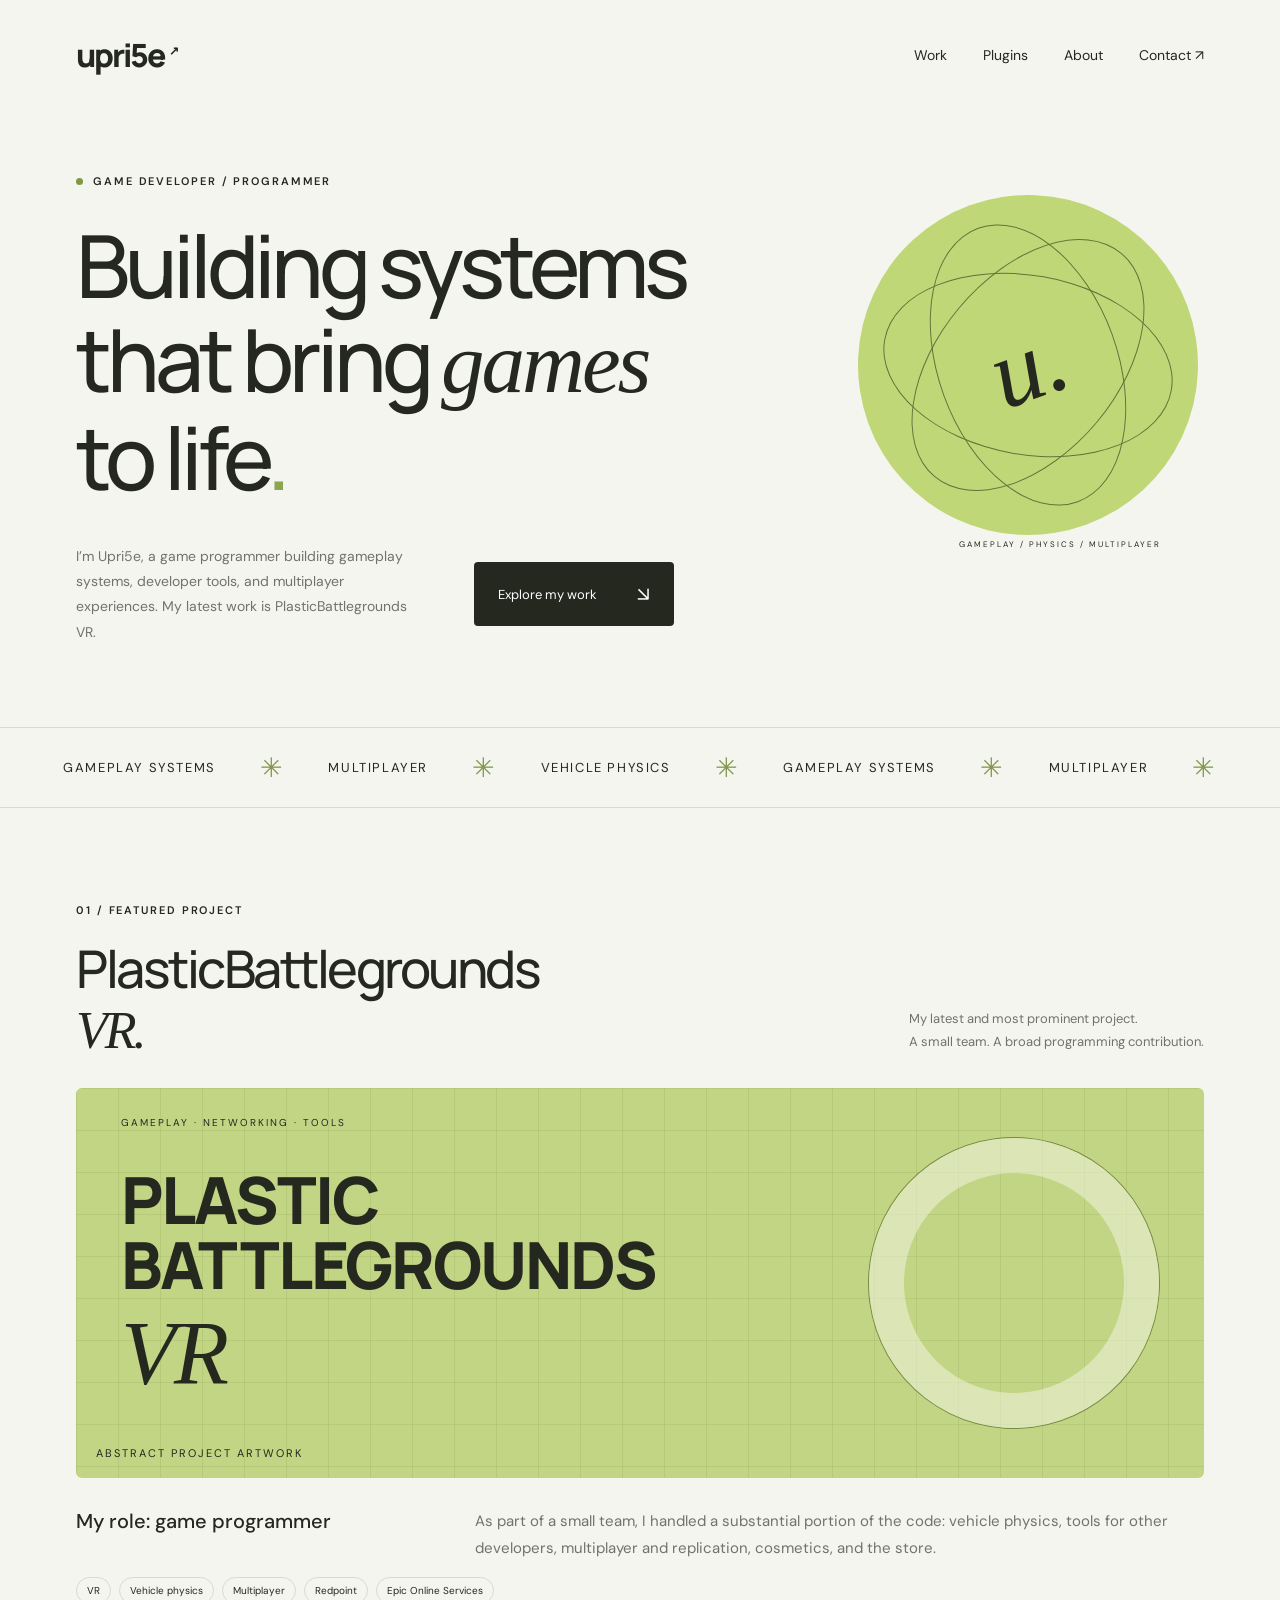
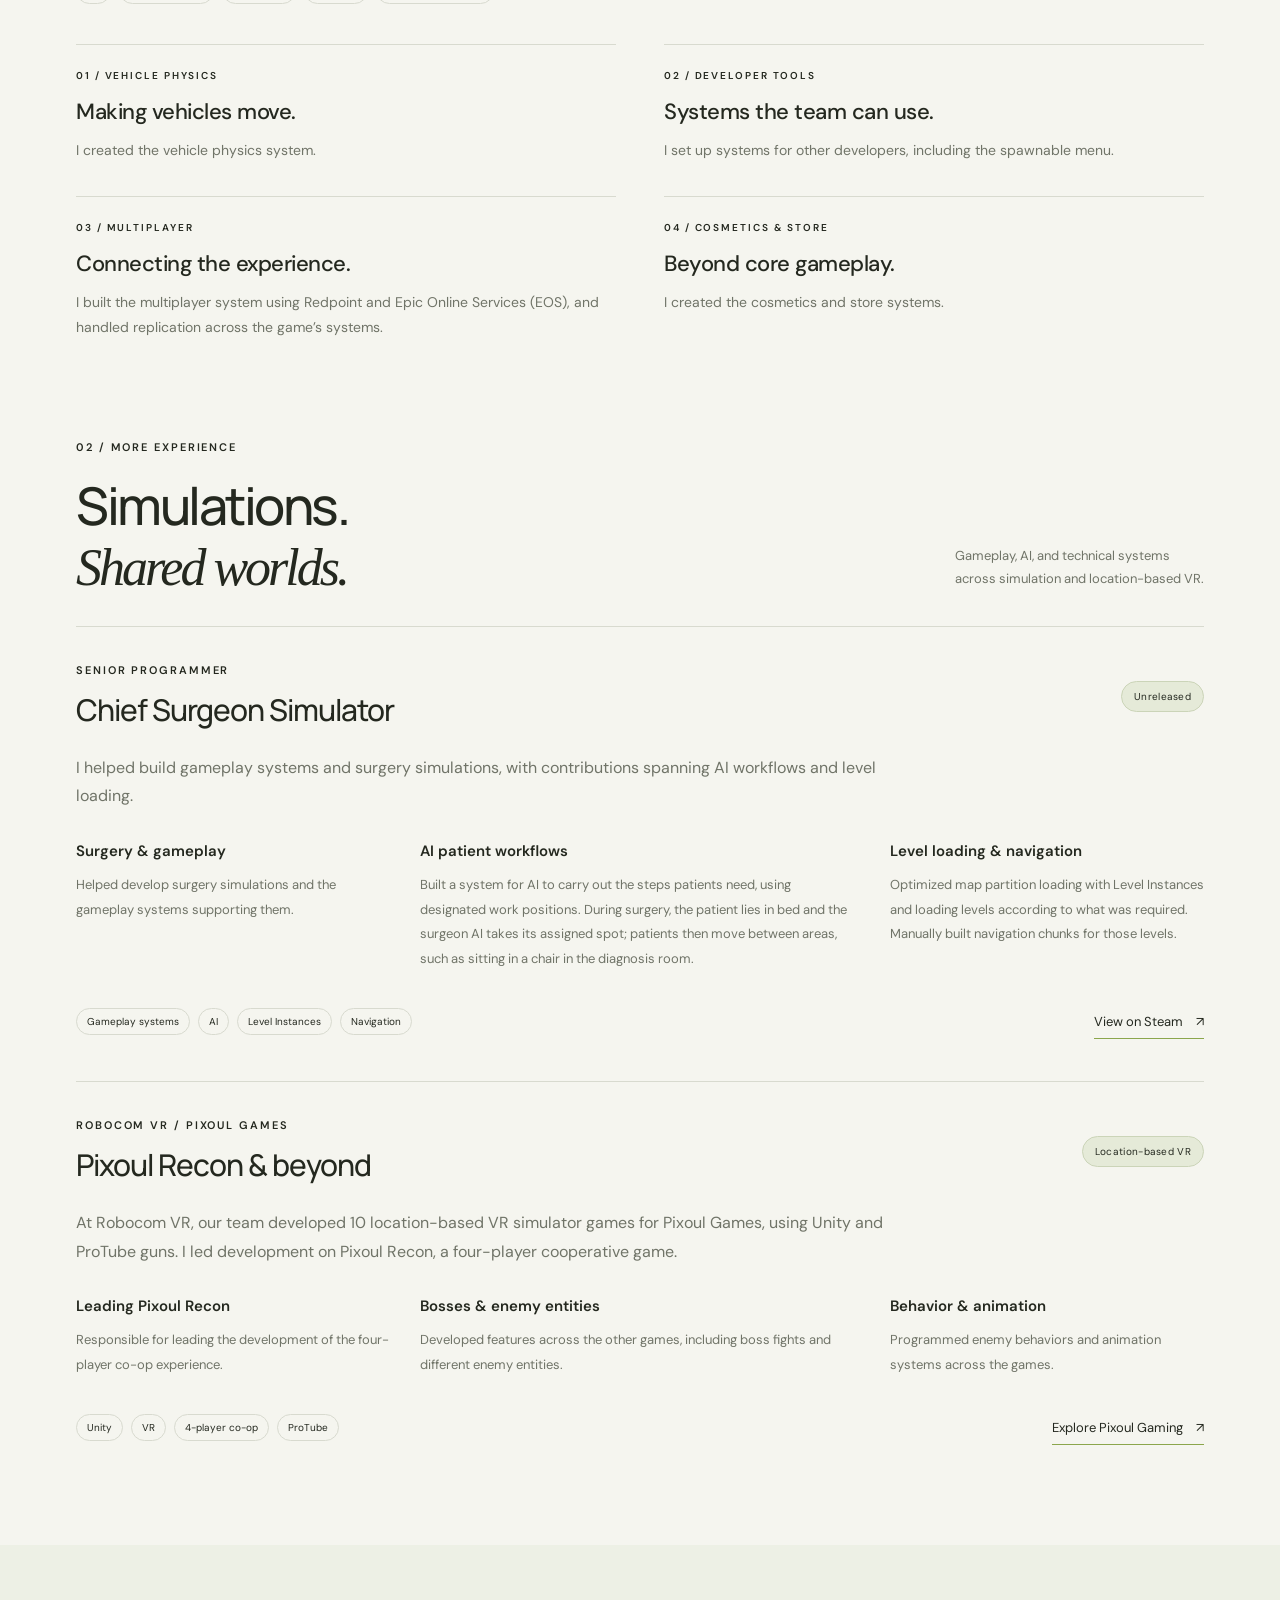
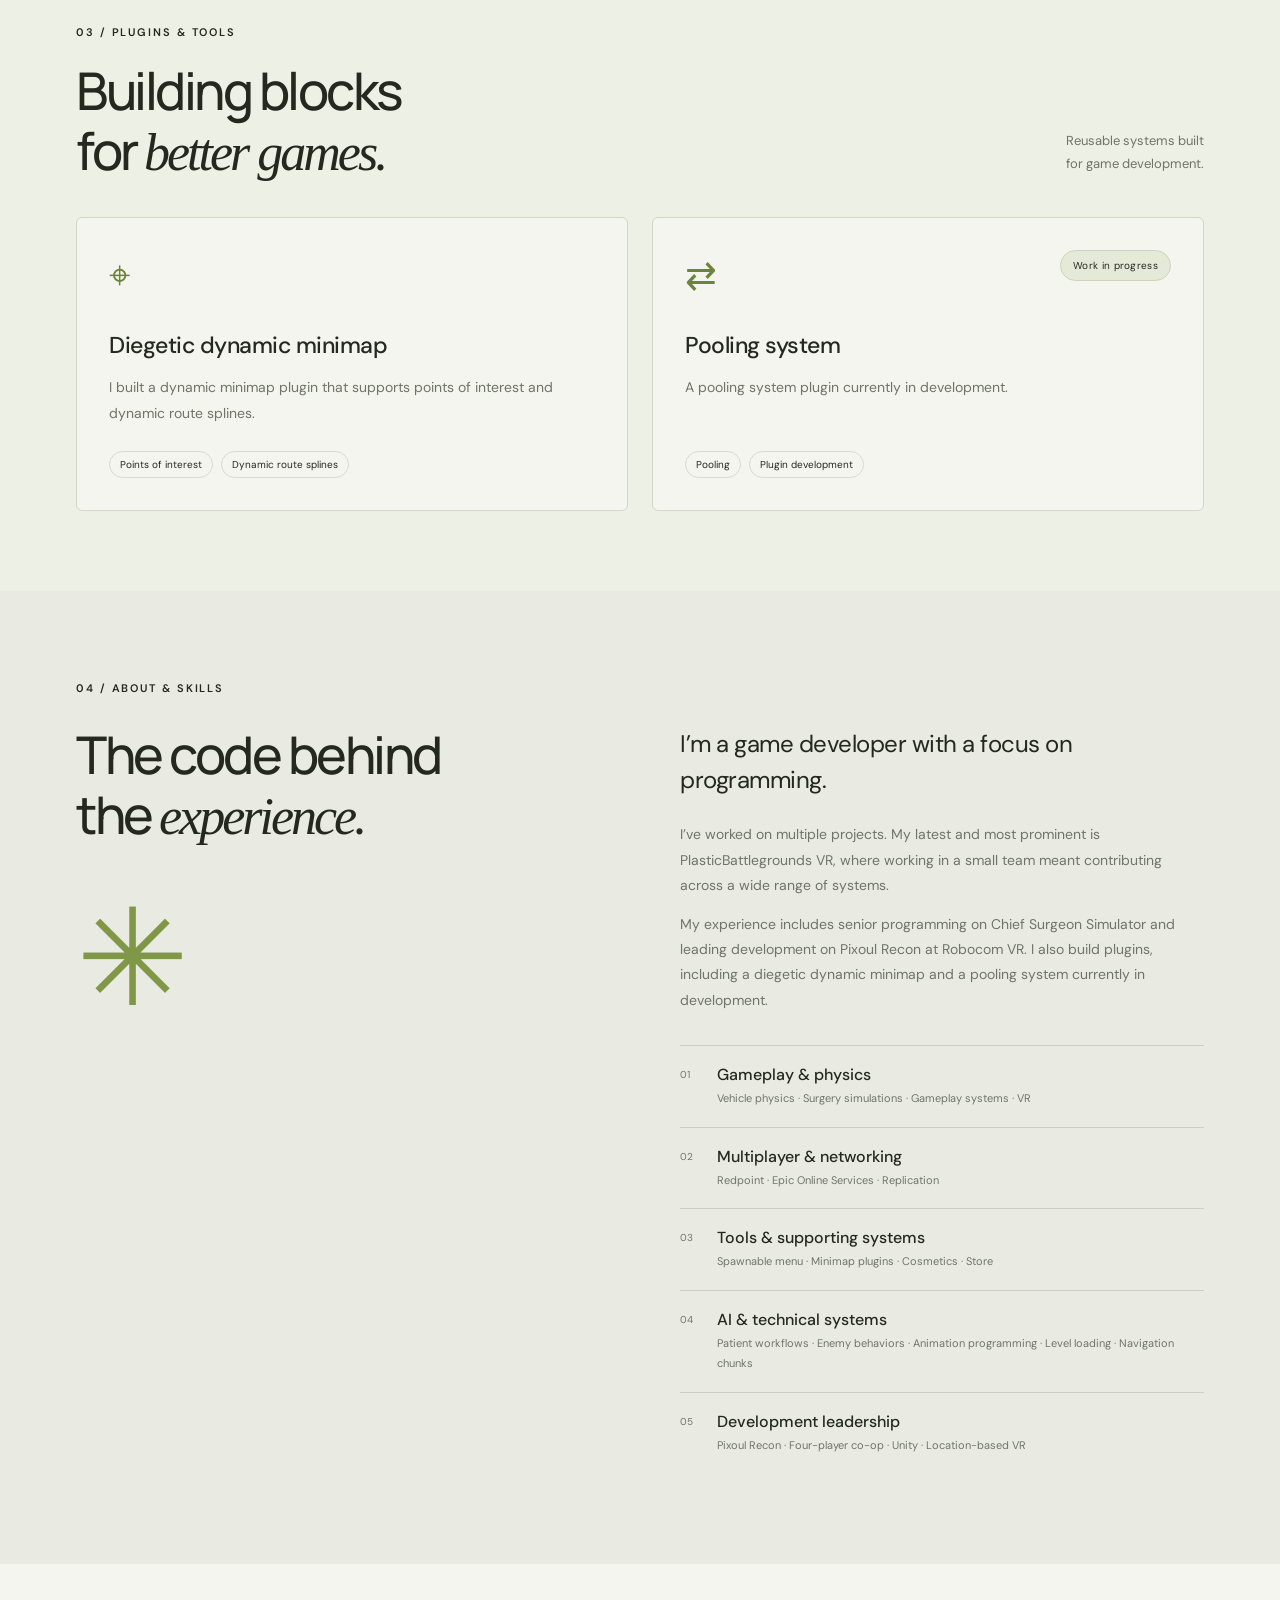
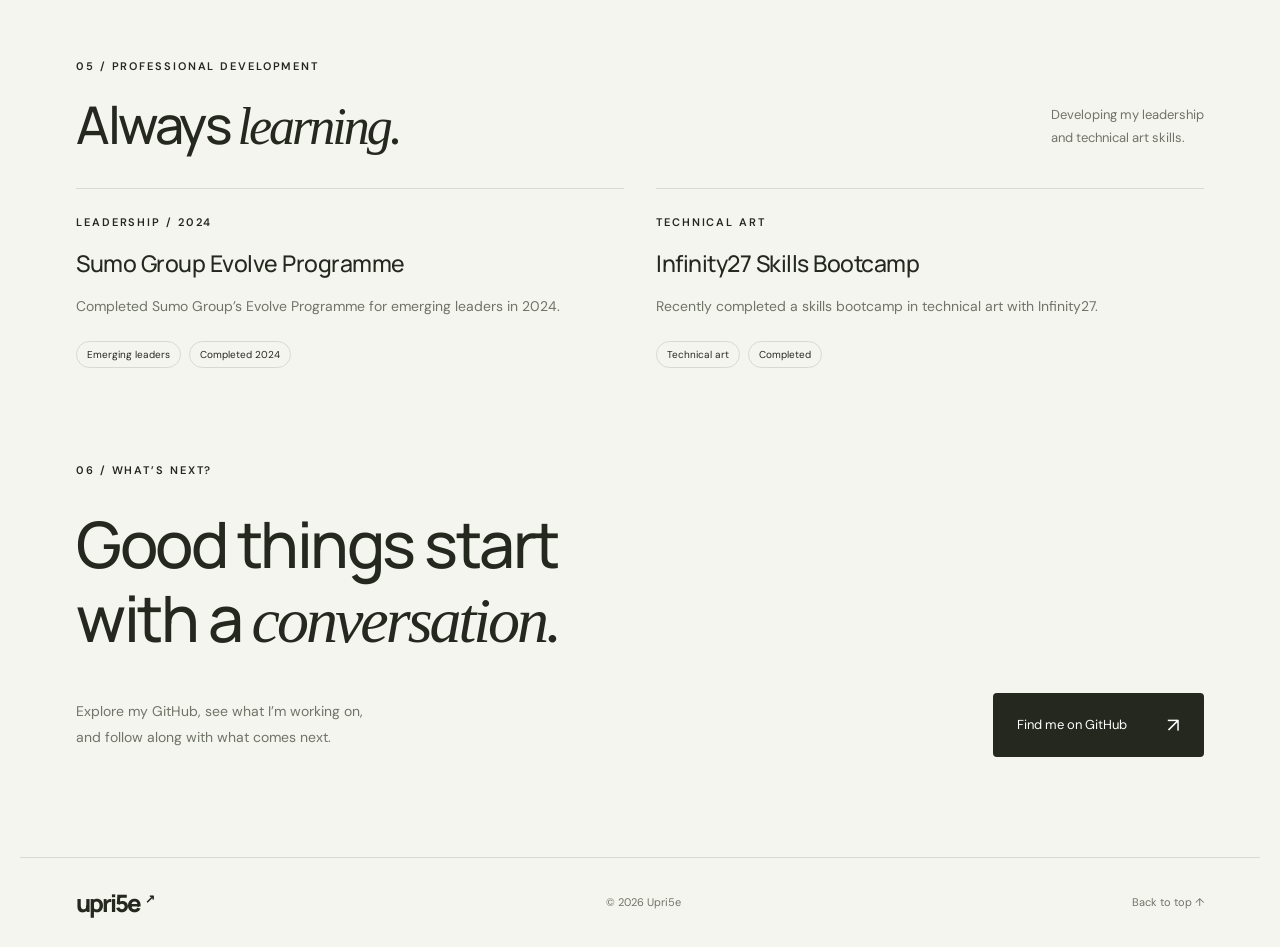
==== index.html @ 509cce63 "Create game programmer portfolio with projects and experience" ====
<!doctype html>
<html lang="en">
<head>
  <meta charset="utf-8">
  <meta name="viewport" content="width=device-width, initial-scale=1">
  <meta name="description" content="Upri5e — game programmer working on VR, multiplayer, AI, simulation, and plugins. PlasticBattlegrounds VR, Chief Surgeon Simulator, and Pixoul Games.">
  <meta name="theme-color" content="#f5f5ef">
  <title>Upri5e — Game Programmer</title>
  <link rel="stylesheet" href="styles.css">
</head>
<body>
  <header class="header wrap">
    <a class="wordmark" href="#home" aria-label="Upri5e home">upri5e<span>↗</span></a>
    <nav aria-label="Main navigation"><a href="#work">Work</a><a href="#plugins">Plugins</a><a href="#about">About</a><a href="#contact">Contact <span aria-hidden="true">↗</span></a></nav>
  </header>
  <main id="home">
    <section class="hero wrap" aria-labelledby="hero-title">
      <div class="eyebrow"><span class="dot"></span> GAME DEVELOPER / PROGRAMMER</div>
      <h1 id="hero-title">Building systems<br>that bring <span class="serif">games</span><br>to life<span class="green">.</span></h1>
      <div class="hero-bottom"><p>I’m Upri5e, a game programmer building gameplay systems, developer tools, and multiplayer experiences. My latest work is PlasticBattlegrounds VR.</p><a class="button dark" href="#work">Explore my work <span aria-hidden="true">↘</span></a></div>
      <div class="hero-art" aria-hidden="true"><div class="orbit orbit-one"></div><div class="orbit orbit-two"></div><div class="orbit orbit-three"></div><span class="art-center">u.</span><span class="art-caption">GAMEPLAY / PHYSICS / MULTIPLAYER</span></div>
    </section>
    <div class="ticker" aria-hidden="true"><div>GAMEPLAY SYSTEMS <span>✳</span> MULTIPLAYER <span>✳</span> VEHICLE PHYSICS <span>✳</span> GAMEPLAY SYSTEMS <span>✳</span> MULTIPLAYER <span>✳</span></div></div>
    <section class="section wrap" id="work" aria-labelledby="work-title">
      <div class="section-heading"><div><p class="eyebrow">01 / FEATURED PROJECT</p><h2 id="work-title">PlasticBattlegrounds<br><span class="serif">VR.</span></h2></div><p>My latest and most prominent project.<br>A small team. A broad programming contribution.</p></div>
      <article class="featured-project">
        <div class="project-visual battlegrounds-art" aria-hidden="true"><div class="graphic-grid"></div><span class="project-kicker">GAMEPLAY · NETWORKING · TOOLS</span><div class="battlegrounds-title">PLASTIC<br>BATTLEGROUNDS<span>VR</span></div><div class="battlegrounds-ring"></div><span class="visual-label">ABSTRACT PROJECT ARTWORK</span></div>
        <div class="featured-summary"><h3>My role: game programmer</h3><p>As part of a small team, I handled a substantial portion of the code: vehicle physics, tools for other developers, multiplayer and replication, cosmetics, and the store.</p></div>
        <div class="tags"><span>VR</span><span>Vehicle physics</span><span>Multiplayer</span><span>Redpoint</span><span>Epic Online Services</span></div>
        <div class="contributions">
          <div><span class="eyebrow">01 / VEHICLE PHYSICS</span><h3>Making vehicles move.</h3><p>I created the vehicle physics system.</p></div>
          <div><span class="eyebrow">02 / DEVELOPER TOOLS</span><h3>Systems the team can use.</h3><p>I set up systems for other developers, including the spawnable menu.</p></div>
          <div><span class="eyebrow">03 / MULTIPLAYER</span><h3>Connecting the experience.</h3><p>I built the multiplayer system using Redpoint and Epic Online Services (EOS), and handled replication across the game’s systems.</p></div>
          <div><span class="eyebrow">04 / COSMETICS &amp; STORE</span><h3>Beyond core gameplay.</h3><p>I created the cosmetics and store systems.</p></div>
        </div>
      </article>
    </section>
    <section class="section wrap experience-section" id="experience" aria-labelledby="experience-title">
      <div class="section-heading"><div><p class="eyebrow">02 / MORE EXPERIENCE</p><h2 id="experience-title">Simulations.<br><span class="serif">Shared worlds.</span></h2></div><p>Gameplay, AI, and technical systems<br>across simulation and location-based VR.</p></div>
      <article class="experience-card">
        <div class="experience-heading"><div><p class="eyebrow">SENIOR PROGRAMMER</p><h3>Chief Surgeon Simulator</h3></div><span class="status">Unreleased</span></div>
        <p class="experience-intro">I helped build gameplay systems and surgery simulations, with contributions spanning AI workflows and level loading.</p>
        <div class="experience-details">
          <div><h4>Surgery &amp; gameplay</h4><p>Helped develop surgery simulations and the gameplay systems supporting them.</p></div>
          <div><h4>AI patient workflows</h4><p>Built a system for AI to carry out the steps patients need, using designated work positions. During surgery, the patient lies in bed and the surgeon AI takes its assigned spot; patients then move between areas, such as sitting in a chair in the diagnosis room.</p></div>
          <div><h4>Level loading &amp; navigation</h4><p>Optimized map partition loading with Level Instances and loading levels according to what was required. Manually built navigation chunks for those levels.</p></div>
        </div>
        <div class="experience-footer"><div class="tags"><span>Gameplay systems</span><span>AI</span><span>Level Instances</span><span>Navigation</span></div><a class="text-link" href="https://store.steampowered.com/app/2552370/Chief_Surgeon_Simulator/" target="_blank" rel="noopener noreferrer">View on Steam <span aria-hidden="true">↗</span></a></div>
      </article>
      <article class="experience-card">
        <div class="experience-heading"><div><p class="eyebrow">ROBOCOM VR / PIXOUL GAMES</p><h3>Pixoul Recon &amp; beyond</h3></div><span class="status">Location-based VR</span></div>
        <p class="experience-intro">At Robocom VR, our team developed 10 location-based VR simulator games for Pixoul Games, using Unity and ProTube guns. I led development on Pixoul Recon, a four-player cooperative game.</p>
        <div class="experience-details">
          <div><h4>Leading Pixoul Recon</h4><p>Responsible for leading the development of the four-player co-op experience.</p></div>
          <div><h4>Bosses &amp; enemy entities</h4><p>Developed features across the other games, including boss fights and different enemy entities.</p></div>
          <div><h4>Behavior &amp; animation</h4><p>Programmed enemy behaviors and animation systems across the games.</p></div>
        </div>
        <div class="experience-footer"><div class="tags"><span>Unity</span><span>VR</span><span>4-player co-op</span><span>ProTube</span></div><a class="text-link" href="https://alqana.ae/pixoul-gaming/" target="_blank" rel="noopener noreferrer">Explore Pixoul Gaming <span aria-hidden="true">↗</span></a></div>
      </article>
    </section>
    <section class="plugins-section" id="plugins" aria-labelledby="plugins-title"><div class="wrap">
      <div class="section-heading"><div><p class="eyebrow">03 / PLUGINS &amp; TOOLS</p><h2 id="plugins-title">Building blocks<br>for <span class="serif">better games.</span></h2></div><p>Reusable systems built<br>for game development.</p></div>
      <div class="plugin-grid">
        <article class="plugin-card"><div class="plugin-icon" aria-hidden="true">⌖</div><h3>Diegetic dynamic minimap</h3><p>I built a dynamic minimap plugin that supports points of interest and dynamic route splines.</p><div class="tags"><span>Points of interest</span><span>Dynamic route splines</span></div></article>
        <article class="plugin-card"><div class="plugin-top"><div class="plugin-icon" aria-hidden="true">⇄</div><span class="status">Work in progress</span></div><h3>Pooling system</h3><p>A pooling system plugin currently in development.</p><div class="tags"><span>Pooling</span><span>Plugin development</span></div></article>
      </div>
    </div></section>
    <section class="about-section" id="about" aria-labelledby="about-title"><div class="wrap about-grid"><div><p class="eyebrow">04 / ABOUT &amp; SKILLS</p><h2 id="about-title">The code behind<br>the <span class="serif">experience.</span></h2><div class="about-symbol" aria-hidden="true">✳</div></div><div class="about-copy"><p class="large-copy">I’m a game developer with a focus on programming.</p><p>I’ve worked on multiple projects. My latest and most prominent is PlasticBattlegrounds VR, where working in a small team meant contributing across a wide range of systems.</p><p>My experience includes senior programming on Chief Surgeon Simulator and leading development on Pixoul Recon at Robocom VR. I also build plugins, including a diegetic dynamic minimap and a pooling system currently in development.</p><div class="skill-list"><div><span>01</span><h3>Gameplay &amp; physics</h3><p>Vehicle physics · Surgery simulations · Gameplay systems · VR</p></div><div><span>02</span><h3>Multiplayer &amp; networking</h3><p>Redpoint · Epic Online Services · Replication</p></div><div><span>03</span><h3>Tools &amp; supporting systems</h3><p>Spawnable menu · Minimap plugins · Cosmetics · Store</p></div><div><span>04</span><h3>AI &amp; technical systems</h3><p>Patient workflows · Enemy behaviors · Animation programming · Level loading · Navigation chunks</p></div><div><span>05</span><h3>Development leadership</h3><p>Pixoul Recon · Four-player co-op · Unity · Location-based VR</p></div></div></div></div></section>
    <section class="section wrap development-section" id="development" aria-labelledby="development-title">
      <div class="section-heading"><div><p class="eyebrow">05 / PROFESSIONAL DEVELOPMENT</p><h2 id="development-title">Always <span class="serif">learning.</span></h2></div><p>Developing my leadership<br>and technical art skills.</p></div>
      <div class="development-grid">
        <article class="development-card"><p class="eyebrow">LEADERSHIP / 2024</p><h3>Sumo Group Evolve Programme</h3><p>Completed Sumo Group’s Evolve Programme for emerging leaders in 2024.</p><div class="tags"><span>Emerging leaders</span><span>Completed 2024</span></div></article>
        <article class="development-card"><p class="eyebrow">TECHNICAL ART</p><h3>Infinity27 Skills Bootcamp</h3><p>Recently completed a skills bootcamp in technical art with Infinity27.</p><div class="tags"><span>Technical art</span><span>Completed</span></div></article>
      </div>
    </section>
    <section class="section wrap contact" id="contact" aria-labelledby="contact-title"><p class="eyebrow">06 / WHAT’S NEXT?</p><h2 id="contact-title">Good things start<br>with a <span class="serif">conversation.</span></h2><div class="contact-bottom"><p>Explore my GitHub, see what I’m working on,<br>and follow along with what comes next.</p><a class="button dark" href="https://github.com/Upri5e" target="_blank" rel="noopener noreferrer">Find me on GitHub <span aria-hidden="true">↗</span></a></div></section>
  </main>
  <footer class="wrap footer"><a class="wordmark" href="#home">upri5e<span>↗</span></a><p>© <span id="year">2026</span> Upri5e</p><a href="#home">Back to top ↑</a></footer>
  <script src="script.js"></script>
</body>
</html>
---- styles.css ----
@import url('https://fonts.googleapis.com/css2?family=DM+Sans:wght@400;500;600;700&family=Manrope:wght@400;500;600;700;800&display=swap');
:root{--paper:#f5f5ef;--ink:#24281f;--muted:#707468;--line:#d8dacf;--green:#c0d777}*{box-sizing:border-box}html{scroll-behavior:smooth;scroll-padding-top:32px}body{margin:0;background:var(--paper);color:var(--ink);font-family:'DM Sans',sans-serif}a{color:inherit;text-decoration:none}a:focus-visible{outline:3px solid #6b8434;outline-offset:6px}.wrap{max-width:1240px;margin:auto;padding-left:56px;padding-right:56px}.header{height:110px;display:flex;align-items:center;justify-content:space-between}.wordmark{font-family:Manrope,sans-serif;font-weight:800;font-size:32px;letter-spacing:-2px}.wordmark span{font-size:12px;vertical-align:super;margin-left:5px;letter-spacing:0}nav{display:flex;gap:36px;font-size:14px}nav a:hover{color:#647b31}.hero{position:relative;padding-top:64px;padding-bottom:82px;overflow:hidden}.eyebrow{font-size:11px;font-weight:600;letter-spacing:1.9px;display:flex;align-items:center;gap:10px;margin:0 0 30px}.dot{height:7px;width:7px;border-radius:50%;background:#7f9845}h1,h2,h3,p{margin-top:0}h1{font-family:Manrope,sans-serif;font-size:clamp(54px,6.8vw,88px);font-weight:500;letter-spacing:-5px;line-height:1.08;position:relative;z-index:1;margin-bottom:40px}.serif{font-family:Georgia,serif;font-style:italic;font-weight:400;letter-spacing:-3px}.green{color:#8ba64c}.hero-bottom{display:flex;align-items:center;gap:48px;position:relative;z-index:1}.hero-bottom p{font-size:14px;line-height:1.8;max-width:350px;margin:0;color:var(--muted)}.button{display:inline-flex;gap:40px;align-items:center;padding:19px 24px;font-size:13px;border-radius:4px;white-space:nowrap;transition:background .2s,transform .2s}.button:hover{transform:translateY(-3px);background:#465439}.dark{background:var(--ink);color:white}.button span{font-size:20px}.hero-art{position:absolute;right:62px;top:85px;width:340px;height:340px;background:var(--green);border-radius:50%;transform:rotate(-20deg)}.orbit{position:absolute;border:1px solid #61753a;border-radius:50%;inset:24px 80px}.orbit-two{transform:rotate(60deg)}.orbit-three{transform:rotate(120deg)}.art-center{position:absolute;inset:0;display:grid;place-items:center;font-size:100px;font-family:Georgia,serif;font-style:italic}.art-caption{position:absolute;bottom:0;left:35px;right:0;transform:rotate(20deg);font-size:8px;letter-spacing:2px;bottom:-32px}.ticker{border-top:1px solid var(--line);border-bottom:1px solid var(--line);overflow:hidden;padding:22px 0}.ticker div{white-space:nowrap;display:flex;align-items:center;justify-content:center;gap:44px;font-size:13px;letter-spacing:1.6px}.ticker span{color:#839951;font-size:27px}.section{padding-top:95px;padding-bottom:100px}.section-heading{display:flex;align-items:flex-end;justify-content:space-between;margin-bottom:28px}.section-heading .eyebrow{margin-bottom:22px}h2{font-family:Manrope,sans-serif;font-weight:500;font-size:52px;line-height:1.15;letter-spacing:-2.5px;margin-bottom:0}.section-heading>p{font-size:13px;line-height:1.8;color:var(--muted);margin-bottom:7px}.template-note{font-size:12px;color:var(--muted);margin-bottom:24px}.projects{display:grid;grid-template-columns:1fr 1fr;gap:30px}.project-visual{height:340px;position:relative;overflow:hidden;border-radius:6px;display:grid;place-items:center}.visual-one{background:#e2e7d8}.mini-browser{width:76%;background:var(--paper);border-radius:5px;box-shadow:0 20px 35px #35442b20;transform:rotate(-6deg)}.browser-bar{border-bottom:1px solid var(--line);padding:10px;display:flex;gap:4px}.browser-bar i{width:4px;height:4px;background:#bec3b4;border-radius:50%}.browser-content{padding:25px;position:relative;overflow:hidden}.browser-content>span{font-size:6px;letter-spacing:1px}.browser-content strong{font-size:26px;line-height:1.1;display:block;margin:17px 0;font-family:Manrope,sans-serif;letter-spacing:-1px;position:relative;z-index:1}.mini-button{background:var(--ink);color:white;padding:8px 12px;width:max-content;font-size:7px}.mini-shape{position:absolute;width:100px;height:100px;border-radius:50%;background:var(--green);right:-18px;top:45px}.visual-label{position:absolute;bottom:18px;left:20px;font-size:11px;letter-spacing:2px}.visual-two{background:#c2d584}.graphic-grid{position:absolute;inset:0;background-image:linear-gradient(#82984630 1px,transparent 1px),linear-gradient(90deg,#82984630 1px,transparent 1px);background-size:42px 42px}.graphic-title{font-size:65px;font-family:Manrope,sans-serif;font-weight:800;line-height:.92;letter-spacing:-4px;transform:rotate(-7deg);position:relative}.graphic-title span{color:var(--paper);-webkit-text-stroke:1px var(--ink)}.graphic-star{position:absolute;right:50px;bottom:32px;font-size:105px}.project-info{display:flex;justify-content:space-between;margin-top:23px;gap:20px}.project-info h3{font-size:18px;font-weight:500;margin-bottom:9px}.project-info p{font-size:12px;color:var(--muted);line-height:1.6}.project-arrow{font-size:23px}.tags{display:flex;gap:8px}.tags span{font-size:10px;padding:6px 10px;border:1px solid var(--line);border-radius:30px}.about-section{background:#e9ebe2;padding:90px 0}.about-grid{display:grid;grid-template-columns:1fr 1fr;gap:80px}.about-symbol{font-size:135px;color:#809748;margin-top:45px;line-height:1}.about-copy{padding-top:45px}.about-copy p{font-size:14px;line-height:1.8;color:var(--muted)}.about-copy .large-copy{font-size:24px;line-height:1.5;color:var(--ink);letter-spacing:-.5px}.skill-list{margin-top:32px}.skill-list>div{display:grid;grid-template-columns:25px 1fr;gap:4px 12px;border-top:1px solid #cbd0c0;padding:18px 0}.skill-list span{font-size:10px;color:var(--muted);padding-top:4px}.skill-list h3{font-size:16px;font-weight:500;margin:0}.skill-list p{grid-column:2;font-size:11px;margin:0}.contact h2{font-size:64px}.contact-bottom{display:flex;justify-content:space-between;align-items:center;margin-top:35px}.contact-bottom p{color:var(--muted);font-size:14px;line-height:1.8;margin:0}.footer{border-top:1px solid var(--line);display:flex;justify-content:space-between;align-items:center;padding-top:28px;padding-bottom:28px}.footer p,.footer>a:last-child{font-size:11px;color:var(--muted);margin:0}.footer .wordmark{font-size:24px}@media(min-width:1400px){.hero-art{right:75px}}@media(max-width:1000px){.hero-art{width:240px;height:240px;right:35px;top:110px;opacity:.8}.hero h1{font-size:68px}.wrap{padding-left:32px;padding-right:32px}.hero-bottom{gap:24px}.about-grid{gap:40px}.project-visual{height:280px}}@media(max-width:720px){.wrap{padding-left:24px;padding-right:24px}.header{height:88px}.wordmark{font-size:27px}nav{gap:20px;font-size:12px}.hero{padding-top:36px;padding-bottom:50px}.hero h1{font-size:clamp(45px,9.5vw,65px);letter-spacing:-2.8px}.serif{letter-spacing:-2px}.hero-art{position:relative;top:auto;right:auto;margin:45px auto 15px;width:230px;height:230px;opacity:1}.hero-bottom{display:block}.hero-bottom p{max-width:420px;margin-bottom:24px}.hero-bottom .button{padding:15px 20px}.eyebrow{font-size:9px;letter-spacing:1.5px}.section{padding-top:60px;padding-bottom:60px}.section-heading{display:block}.section-heading>p{margin-top:20px}h2{font-size:42px}.projects{grid-template-columns:1fr;gap:38px}.project-visual{height:320px}.about-section{padding:60px 0}.about-grid{grid-template-columns:1fr;gap:12px}.about-symbol{display:none}.about-copy{padding-top:16px}.contact h2{font-size:45px}.contact-bottom{display:block}.contact-bottom .button{margin-top:25px}.footer{gap:15px;flex-wrap:wrap}.ticker div{justify-content:flex-start;font-size:11px;gap:25px}.graphic-star{right:35px}.template-note{line-height:1.7}}@media(prefers-reduced-motion:reduce){html{scroll-behavior:auto}.button{transition:none}}

/* Featured game and programming contributions */
.battlegrounds-art{height:390px;background:#c2d584;align-items:center;justify-items:start;padding:45px}.project-kicker{position:absolute;top:28px;left:45px;font-size:10px;letter-spacing:2px}.battlegrounds-title{font-family:Manrope,sans-serif;font-size:clamp(26px,5.3vw,65px);font-weight:800;line-height:1;letter-spacing:-2px;z-index:1}.battlegrounds-title>span{display:block;font-family:Georgia,serif;font-style:italic;font-size:90px;font-weight:400;margin-top:12px}.battlegrounds-ring{position:absolute;width:290px;height:290px;border:35px solid #eff2dc90;border-radius:50%;right:45px;transform:rotate(-30deg);box-shadow:0 0 0 1px #778b44}.featured-summary{display:grid;grid-template-columns:1fr 2fr;gap:35px;margin-top:30px}.featured-summary h3{font-weight:500;font-size:20px}.featured-summary p{font-size:15px;line-height:1.8;color:var(--muted)}.tags{flex-wrap:wrap}.contributions{display:grid;grid-template-columns:1fr 1fr;gap:32px 48px;margin-top:40px}.contributions>div{border-top:1px solid var(--line);padding-top:24px}.contributions .eyebrow{margin-bottom:15px;font-size:10px}.contributions h3{font-size:22px;font-weight:500;letter-spacing:-.5px;margin-bottom:12px}.contributions p{font-size:14px;line-height:1.8;color:var(--muted);margin-bottom:0}@media(max-width:720px){#work h2{font-size:clamp(26px,6.8vw,42px);overflow-wrap:anywhere}.battlegrounds-art{height:310px;padding:24px}.project-kicker{left:24px;font-size:8px;letter-spacing:1px}.battlegrounds-title{font-size:clamp(22px,5.9vw,40px);letter-spacing:-1px}.battlegrounds-title>span{font-size:70px}.battlegrounds-ring{right:-90px;width:230px;height:230px}.featured-summary,.contributions{grid-template-columns:1fr;gap:15px}.featured-summary h3{margin-bottom:0}.contributions{gap:28px}}

/* Additional experience and plugins */
.experience-section{padding-top:0}.experience-card{border-top:1px solid var(--line);padding:36px 0 42px}.experience-card:last-child{padding-bottom:0}.experience-heading{display:flex;justify-content:space-between;align-items:center;gap:20px}.experience-heading .eyebrow{margin-bottom:12px}.experience-heading h3{font-family:Manrope,sans-serif;font-size:30px;letter-spacing:-1px;font-weight:500;margin-bottom:0}.status{font-size:10px;letter-spacing:.3px;background:#e5ead8;border:1px solid #cbd4b8;border-radius:30px;padding:8px 12px;white-space:nowrap}.experience-intro{font-size:16px;line-height:1.8;color:var(--muted);max-width:840px;margin:24px 0 30px}.experience-details{display:grid;grid-template-columns:1fr 1.4fr 1fr;gap:30px}.experience-details h4{font-size:15px;font-weight:600;margin:0 0 12px}.experience-details p{font-size:13px;line-height:1.9;color:var(--muted)}.experience-footer{display:flex;justify-content:space-between;align-items:center;gap:20px;margin-top:20px}.text-link{font-size:13px;border-bottom:1px solid #8ba64c;padding:8px 0;white-space:nowrap}.text-link:hover{color:#647b31}.text-link span{margin-left:10px}.plugins-section{padding:80px 0;background:#edf0e5}.plugin-grid{display:grid;grid-template-columns:1fr 1fr;gap:24px;margin-top:35px}.plugin-card{border:1px solid #d1d8c3;border-radius:6px;padding:32px;background:var(--paper)}.plugin-icon{font-size:38px;color:#6c843c;height:60px}.plugin-top{display:flex;align-items:flex-start;justify-content:space-between;gap:12px}.plugin-card h3{font-size:23px;font-weight:500;letter-spacing:-.5px;margin:20px 0 15px}.plugin-card p{font-size:14px;line-height:1.8;color:var(--muted);min-height:52px}.plugin-card .tags{margin-top:24px}@media(max-width:720px){.experience-heading{align-items:flex-start;flex-direction:column;gap:15px}.experience-heading h3{font-size:26px}.experience-details,.plugin-grid{grid-template-columns:1fr;gap:18px}.experience-footer{align-items:flex-start;flex-direction:column}.plugins-section{padding:60px 0}.plugin-card{padding:24px}nav{gap:13px}.header .wordmark{font-size:24px}.experience-section{padding-top:0}}

/* Professional development */
.development-section{padding-bottom:0}.development-grid{display:grid;grid-template-columns:1fr 1fr;gap:32px;margin-top:32px}.development-card{border-top:1px solid var(--line);padding-top:26px}.development-card .eyebrow{margin-bottom:18px}.development-card h3{font-family:Manrope,sans-serif;font-size:23px;font-weight:500;letter-spacing:-.5px;margin-bottom:15px}.development-card>p:not(.eyebrow){font-size:14px;color:var(--muted);line-height:1.8;margin-bottom:22px}@media(max-width:720px){.development-grid{grid-template-columns:1fr;gap:32px}}
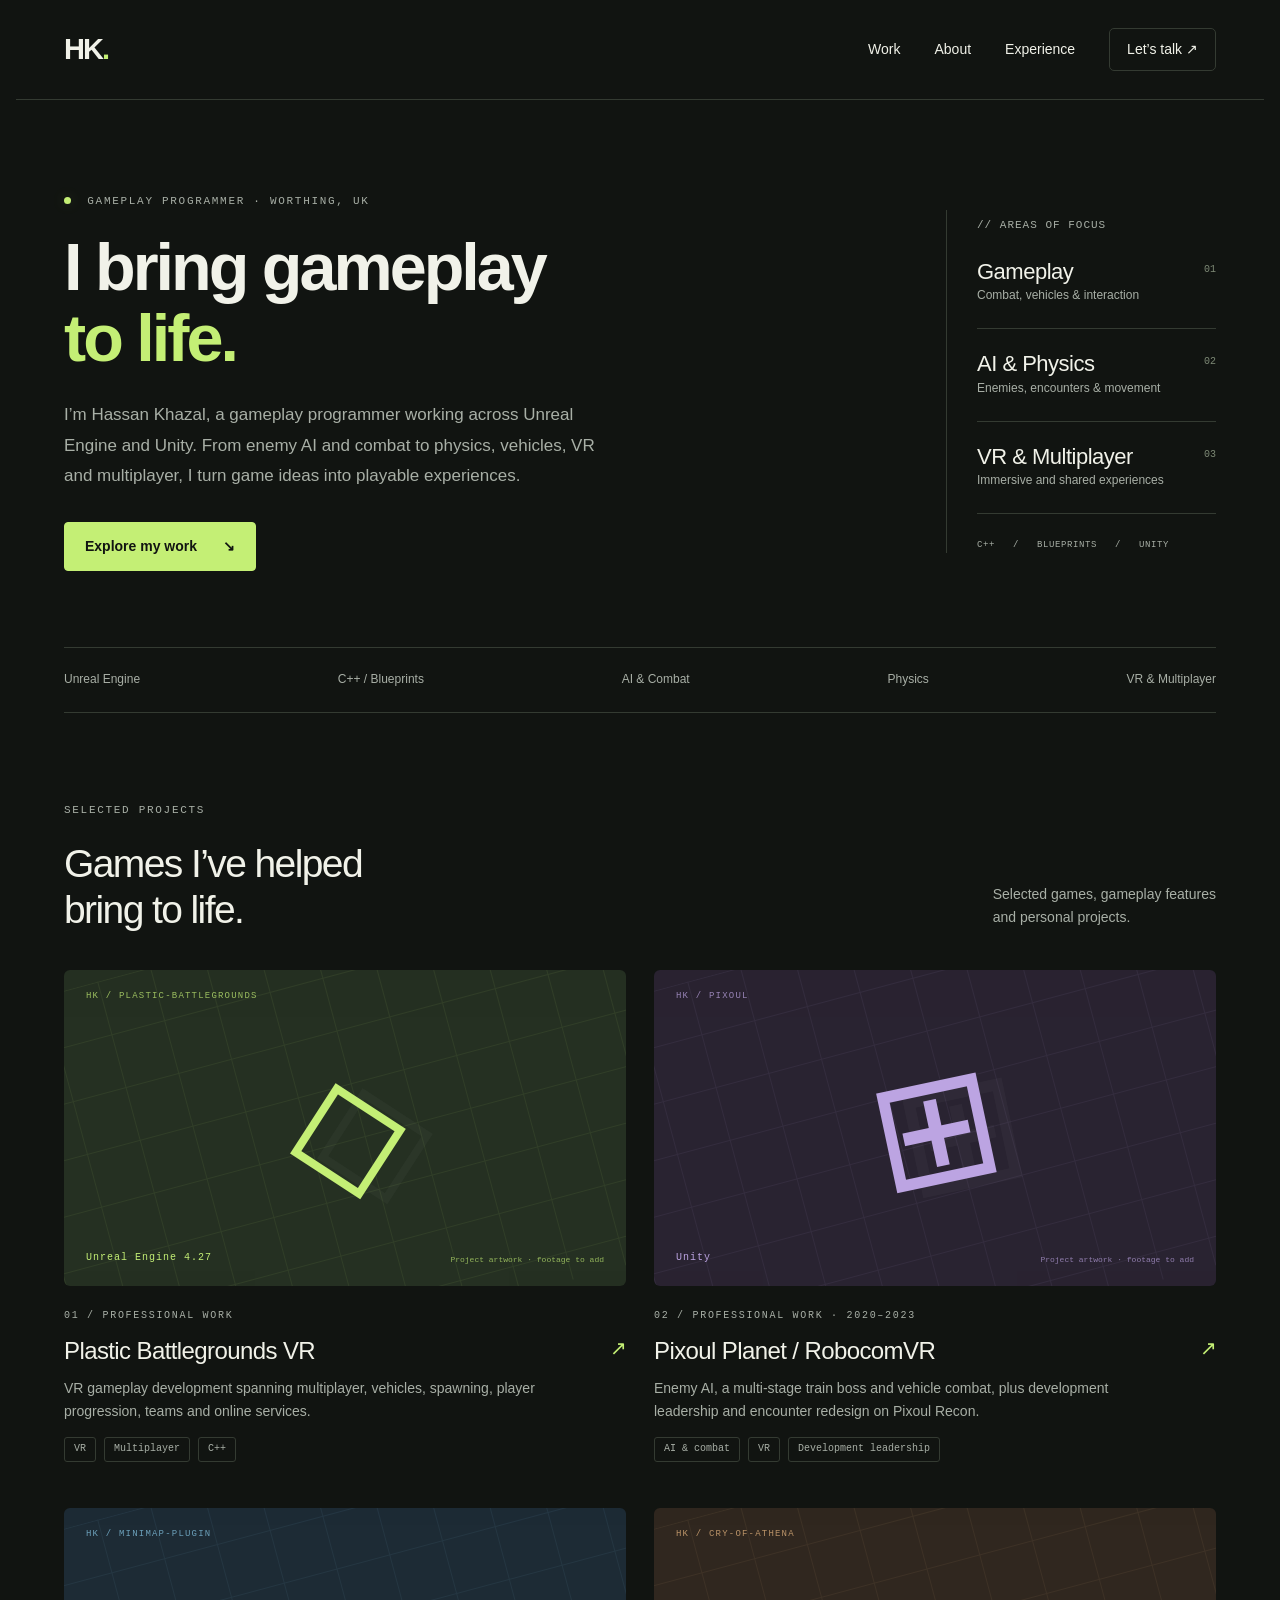
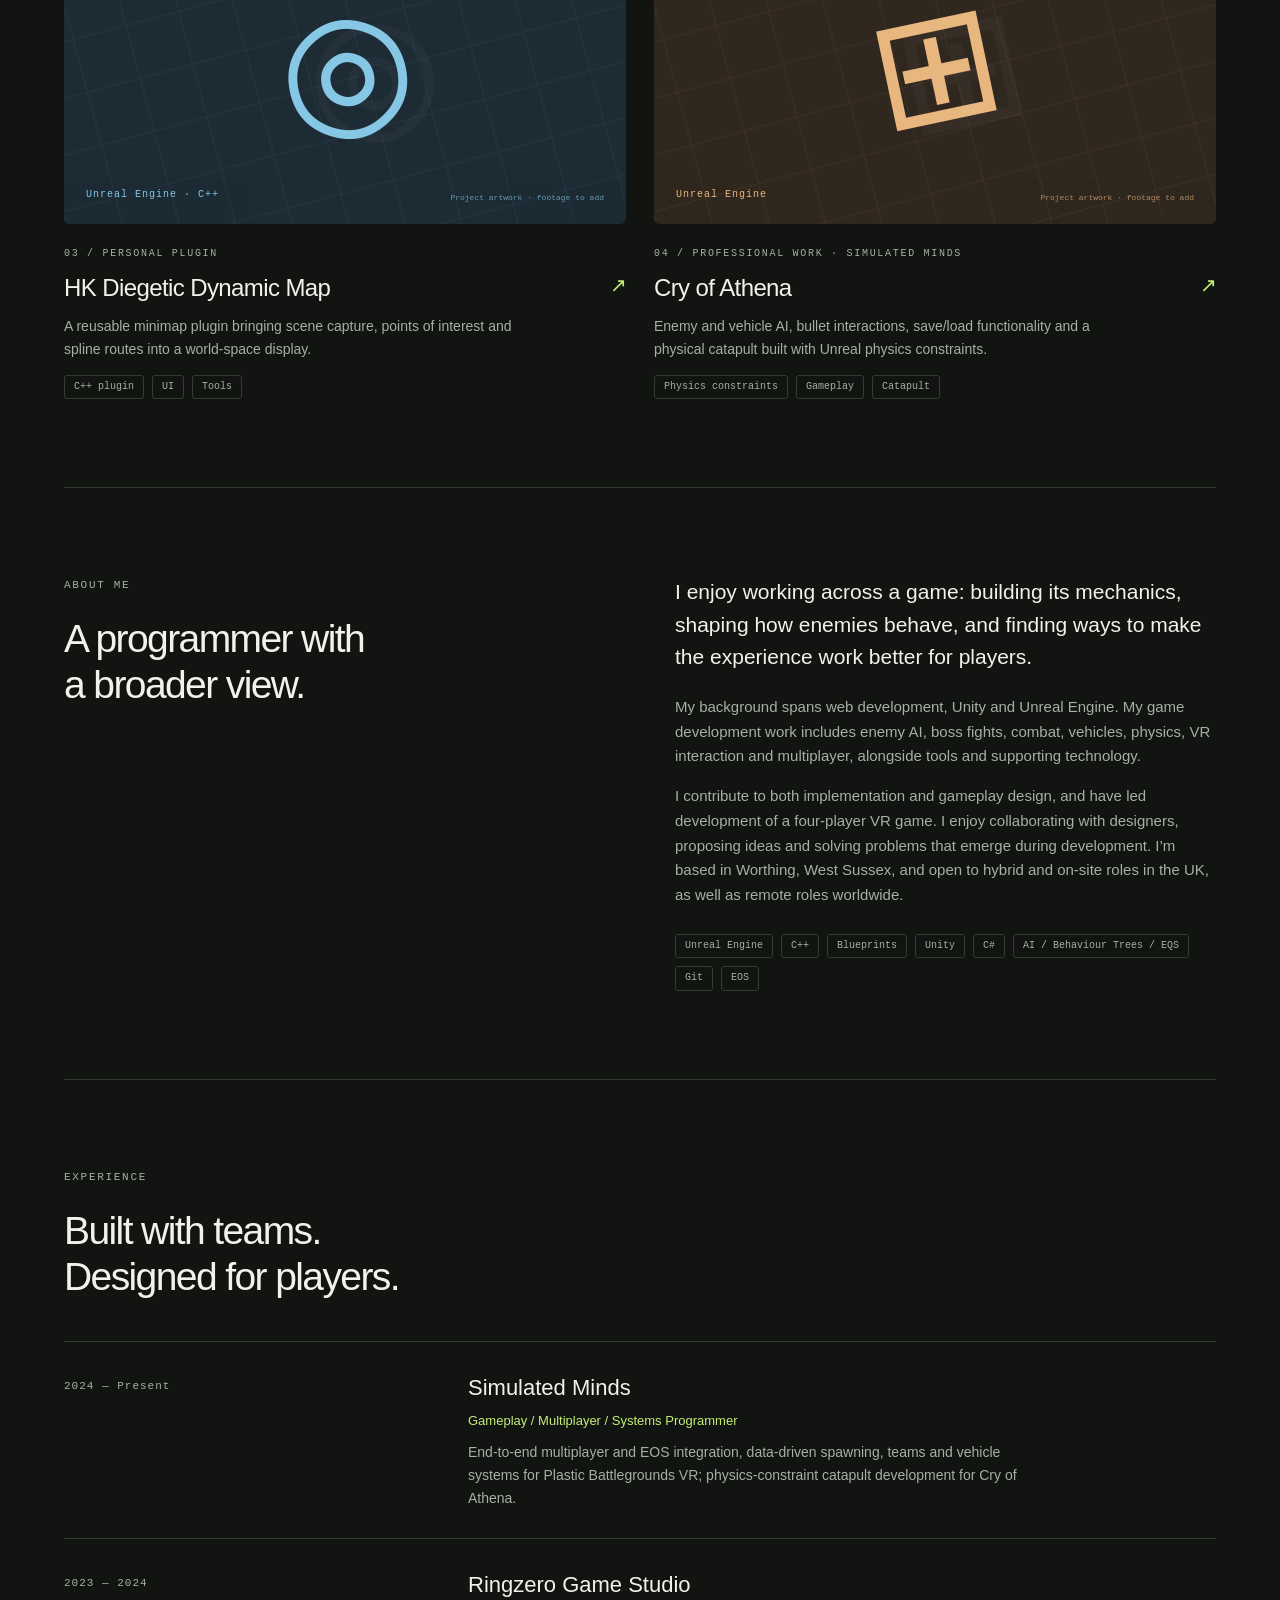
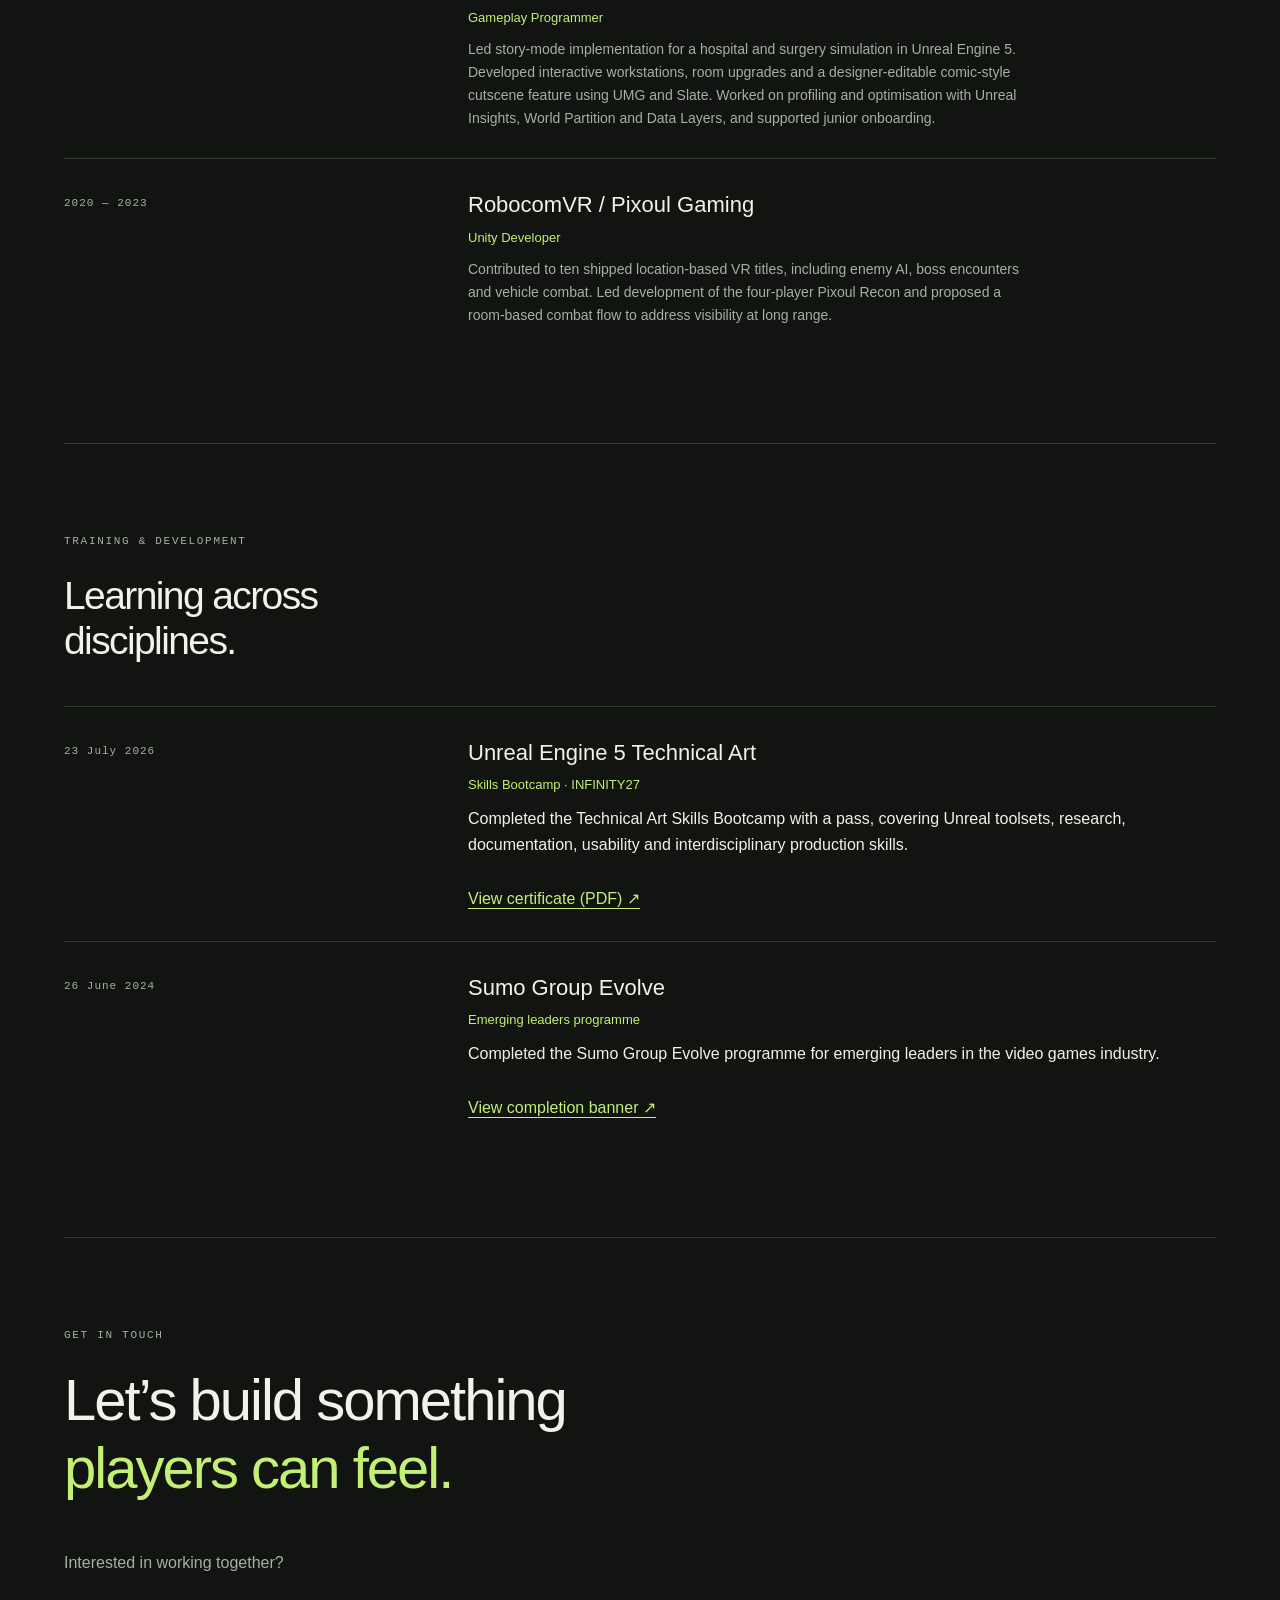
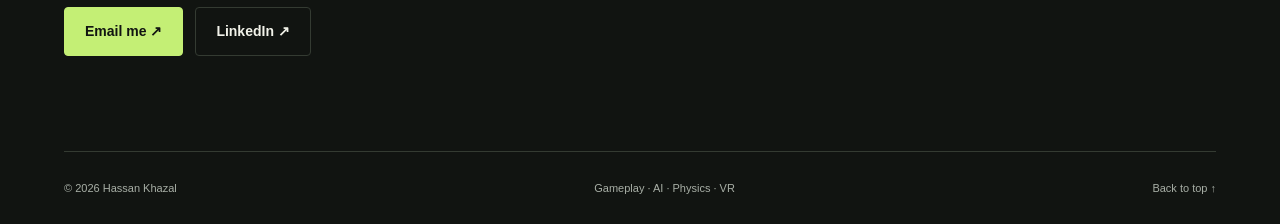
==== commit 070fbd12: "Changed Webiste" ====
--- a/index.html
+++ b/index.html
@@ -1,81 +1 @@
-<!doctype html>
-<html lang="en">
-<head>
-  <meta charset="utf-8">
-  <meta name="viewport" content="width=device-width, initial-scale=1">
-  <meta name="description" content="Upri5e — game programmer working on VR, multiplayer, AI, simulation, and plugins. PlasticBattlegrounds VR, Chief Surgeon Simulator, and Pixoul Games.">
-  <meta name="theme-color" content="#f5f5ef">
-  <title>Upri5e — Game Programmer</title>
-  <link rel="stylesheet" href="styles.css">
-</head>
-<body>
-  <header class="header wrap">
-    <a class="wordmark" href="#home" aria-label="Upri5e home">upri5e<span>↗</span></a>
-    <nav aria-label="Main navigation"><a href="#work">Work</a><a href="#plugins">Plugins</a><a href="#about">About</a><a href="#contact">Contact <span aria-hidden="true">↗</span></a></nav>
-  </header>
-  <main id="home">
-    <section class="hero wrap" aria-labelledby="hero-title">
-      <div class="eyebrow"><span class="dot"></span> GAME DEVELOPER / PROGRAMMER</div>
-      <h1 id="hero-title">Building systems<br>that bring <span class="serif">games</span><br>to life<span class="green">.</span></h1>
-      <div class="hero-bottom"><p>I’m Upri5e, a game programmer building gameplay systems, developer tools, and multiplayer experiences. My latest work is PlasticBattlegrounds VR.</p><a class="button dark" href="#work">Explore my work <span aria-hidden="true">↘</span></a></div>
-      <div class="hero-art" aria-hidden="true"><div class="orbit orbit-one"></div><div class="orbit orbit-two"></div><div class="orbit orbit-three"></div><span class="art-center">u.</span><span class="art-caption">GAMEPLAY / PHYSICS / MULTIPLAYER</span></div>
-    </section>
-    <div class="ticker" aria-hidden="true"><div>GAMEPLAY SYSTEMS <span>✳</span> MULTIPLAYER <span>✳</span> VEHICLE PHYSICS <span>✳</span> GAMEPLAY SYSTEMS <span>✳</span> MULTIPLAYER <span>✳</span></div></div>
-    <section class="section wrap" id="work" aria-labelledby="work-title">
-      <div class="section-heading"><div><p class="eyebrow">01 / FEATURED PROJECT</p><h2 id="work-title">PlasticBattlegrounds<br><span class="serif">VR.</span></h2></div><p>My latest and most prominent project.<br>A small team. A broad programming contribution.</p></div>
-      <article class="featured-project">
-        <div class="project-visual battlegrounds-art" aria-hidden="true"><div class="graphic-grid"></div><span class="project-kicker">GAMEPLAY · NETWORKING · TOOLS</span><div class="battlegrounds-title">PLASTIC<br>BATTLEGROUNDS<span>VR</span></div><div class="battlegrounds-ring"></div><span class="visual-label">ABSTRACT PROJECT ARTWORK</span></div>
-        <div class="featured-summary"><h3>My role: game programmer</h3><p>As part of a small team, I handled a substantial portion of the code: vehicle physics, tools for other developers, multiplayer and replication, cosmetics, and the store.</p></div>
-        <div class="tags"><span>VR</span><span>Vehicle physics</span><span>Multiplayer</span><span>Redpoint</span><span>Epic Online Services</span></div>
-        <div class="contributions">
-          <div><span class="eyebrow">01 / VEHICLE PHYSICS</span><h3>Making vehicles move.</h3><p>I created the vehicle physics system.</p></div>
-          <div><span class="eyebrow">02 / DEVELOPER TOOLS</span><h3>Systems the team can use.</h3><p>I set up systems for other developers, including the spawnable menu.</p></div>
-          <div><span class="eyebrow">03 / MULTIPLAYER</span><h3>Connecting the experience.</h3><p>I built the multiplayer system using Redpoint and Epic Online Services (EOS), and handled replication across the game’s systems.</p></div>
-          <div><span class="eyebrow">04 / COSMETICS &amp; STORE</span><h3>Beyond core gameplay.</h3><p>I created the cosmetics and store systems.</p></div>
-        </div>
-      </article>
-    </section>
-    <section class="section wrap experience-section" id="experience" aria-labelledby="experience-title">
-      <div class="section-heading"><div><p class="eyebrow">02 / MORE EXPERIENCE</p><h2 id="experience-title">Simulations.<br><span class="serif">Shared worlds.</span></h2></div><p>Gameplay, AI, and technical systems<br>across simulation and location-based VR.</p></div>
-      <article class="experience-card">
-        <div class="experience-heading"><div><p class="eyebrow">SENIOR PROGRAMMER</p><h3>Chief Surgeon Simulator</h3></div><span class="status">Unreleased</span></div>
-        <p class="experience-intro">I helped build gameplay systems and surgery simulations, with contributions spanning AI workflows and level loading.</p>
-        <div class="experience-details">
-          <div><h4>Surgery &amp; gameplay</h4><p>Helped develop surgery simulations and the gameplay systems supporting them.</p></div>
-          <div><h4>AI patient workflows</h4><p>Built a system for AI to carry out the steps patients need, using designated work positions. During surgery, the patient lies in bed and the surgeon AI takes its assigned spot; patients then move between areas, such as sitting in a chair in the diagnosis room.</p></div>
-          <div><h4>Level loading &amp; navigation</h4><p>Optimized map partition loading with Level Instances and loading levels according to what was required. Manually built navigation chunks for those levels.</p></div>
-        </div>
-        <div class="experience-footer"><div class="tags"><span>Gameplay systems</span><span>AI</span><span>Level Instances</span><span>Navigation</span></div><a class="text-link" href="https://store.steampowered.com/app/2552370/Chief_Surgeon_Simulator/" target="_blank" rel="noopener noreferrer">View on Steam <span aria-hidden="true">↗</span></a></div>
-      </article>
-      <article class="experience-card">
-        <div class="experience-heading"><div><p class="eyebrow">ROBOCOM VR / PIXOUL GAMES</p><h3>Pixoul Recon &amp; beyond</h3></div><span class="status">Location-based VR</span></div>
-        <p class="experience-intro">At Robocom VR, our team developed 10 location-based VR simulator games for Pixoul Games, using Unity and ProTube guns. I led development on Pixoul Recon, a four-player cooperative game.</p>
-        <div class="experience-details">
-          <div><h4>Leading Pixoul Recon</h4><p>Responsible for leading the development of the four-player co-op experience.</p></div>
-          <div><h4>Bosses &amp; enemy entities</h4><p>Developed features across the other games, including boss fights and different enemy entities.</p></div>
-          <div><h4>Behavior &amp; animation</h4><p>Programmed enemy behaviors and animation systems across the games.</p></div>
-        </div>
-        <div class="experience-footer"><div class="tags"><span>Unity</span><span>VR</span><span>4-player co-op</span><span>ProTube</span></div><a class="text-link" href="https://alqana.ae/pixoul-gaming/" target="_blank" rel="noopener noreferrer">Explore Pixoul Gaming <span aria-hidden="true">↗</span></a></div>
-      </article>
-    </section>
-    <section class="plugins-section" id="plugins" aria-labelledby="plugins-title"><div class="wrap">
-      <div class="section-heading"><div><p class="eyebrow">03 / PLUGINS &amp; TOOLS</p><h2 id="plugins-title">Building blocks<br>for <span class="serif">better games.</span></h2></div><p>Reusable systems built<br>for game development.</p></div>
-      <div class="plugin-grid">
-        <article class="plugin-card"><div class="plugin-icon" aria-hidden="true">⌖</div><h3>Diegetic dynamic minimap</h3><p>I built a dynamic minimap plugin that supports points of interest and dynamic route splines.</p><div class="tags"><span>Points of interest</span><span>Dynamic route splines</span></div></article>
-        <article class="plugin-card"><div class="plugin-top"><div class="plugin-icon" aria-hidden="true">⇄</div><span class="status">Work in progress</span></div><h3>Pooling system</h3><p>A pooling system plugin currently in development.</p><div class="tags"><span>Pooling</span><span>Plugin development</span></div></article>
-      </div>
-    </div></section>
-    <section class="about-section" id="about" aria-labelledby="about-title"><div class="wrap about-grid"><div><p class="eyebrow">04 / ABOUT &amp; SKILLS</p><h2 id="about-title">The code behind<br>the <span class="serif">experience.</span></h2><div class="about-symbol" aria-hidden="true">✳</div></div><div class="about-copy"><p class="large-copy">I’m a game developer with a focus on programming.</p><p>I’ve worked on multiple projects. My latest and most prominent is PlasticBattlegrounds VR, where working in a small team meant contributing across a wide range of systems.</p><p>My experience includes senior programming on Chief Surgeon Simulator and leading development on Pixoul Recon at Robocom VR. I also build plugins, including a diegetic dynamic minimap and a pooling system currently in development.</p><div class="skill-list"><div><span>01</span><h3>Gameplay &amp; physics</h3><p>Vehicle physics · Surgery simulations · Gameplay systems · VR</p></div><div><span>02</span><h3>Multiplayer &amp; networking</h3><p>Redpoint · Epic Online Services · Replication</p></div><div><span>03</span><h3>Tools &amp; supporting systems</h3><p>Spawnable menu · Minimap plugins · Cosmetics · Store</p></div><div><span>04</span><h3>AI &amp; technical systems</h3><p>Patient workflows · Enemy behaviors · Animation programming · Level loading · Navigation chunks</p></div><div><span>05</span><h3>Development leadership</h3><p>Pixoul Recon · Four-player co-op · Unity · Location-based VR</p></div></div></div></div></section>
-    <section class="section wrap development-section" id="development" aria-labelledby="development-title">
-      <div class="section-heading"><div><p class="eyebrow">05 / PROFESSIONAL DEVELOPMENT</p><h2 id="development-title">Always <span class="serif">learning.</span></h2></div><p>Developing my leadership<br>and technical art skills.</p></div>
-      <div class="development-grid">
-        <article class="development-card"><p class="eyebrow">LEADERSHIP / 2024</p><h3>Sumo Group Evolve Programme</h3><p>Completed Sumo Group’s Evolve Programme for emerging leaders in 2024.</p><div class="tags"><span>Emerging leaders</span><span>Completed 2024</span></div></article>
-        <article class="development-card"><p class="eyebrow">TECHNICAL ART</p><h3>Infinity27 Skills Bootcamp</h3><p>Recently completed a skills bootcamp in technical art with Infinity27.</p><div class="tags"><span>Technical art</span><span>Completed</span></div></article>
-      </div>
-    </section>
-    <section class="section wrap contact" id="contact" aria-labelledby="contact-title"><p class="eyebrow">06 / WHAT’S NEXT?</p><h2 id="contact-title">Good things start<br>with a <span class="serif">conversation.</span></h2><div class="contact-bottom"><p>Explore my GitHub, see what I’m working on,<br>and follow along with what comes next.</p><a class="button dark" href="https://github.com/Upri5e" target="_blank" rel="noopener noreferrer">Find me on GitHub <span aria-hidden="true">↗</span></a></div></section>
-  </main>
-  <footer class="wrap footer"><a class="wordmark" href="#home">upri5e<span>↗</span></a><p>© <span id="year">2026</span> Upri5e</p><a href="#home">Back to top ↑</a></footer>
-  <script src="script.js"></script>
-</body>
-</html>
+<!doctype html><html lang="en"><head><meta charset="utf-8"><meta name="viewport" content="width=device-width,initial-scale=1"><title>Gameplay Programmer | Hassan Khazal</title><meta name="description" content="Hassan Khazal — gameplay programmer working across Unreal Engine and Unity, with experience in AI, combat, physics, vehicles, VR and multiplayer."><meta name="theme-color" content="#111411"><meta property="og:title" content="Gameplay Programmer | Hassan Khazal"><meta property="og:description" content="Hassan Khazal — gameplay programmer working across Unreal Engine and Unity, with experience in AI, combat, physics, vehicles, VR and multiplayer."><meta property="og:type" content="website"><link rel="icon" href="assets/favicon.svg" type="image/svg+xml"><link rel="stylesheet" href="style.css"></head><body id="top" data-root=""><a class="skip" href="#main">Skip to content</a><header class="site-header"><a class="brand" href="index.html" aria-label="Hassan Khazal home">HK<span class="brand-dot">.</span></a><nav aria-label="Main navigation"><a href="index.html#work">Work</a><a href="index.html#about">About</a><a href="index.html#experience">Experience</a><a class="nav-contact" href="index.html#contact">Let’s talk <span aria-hidden="true">↗</span></a></nav></header><main id="main"><section class="hero"><div class="hero-copy"><p class="eyebrow"><span class="status-dot"></span> Gameplay programmer · Worthing, UK</p><h1>I bring gameplay<br><em>to life.</em></h1><p class="hero-description">I’m Hassan Khazal, a gameplay programmer working across Unreal Engine and Unity. From enemy AI and combat to physics, vehicles, VR and multiplayer, I turn game ideas into playable experiences.</p><div class="actions"><a class="button primary" href="#work">Explore my work <span aria-hidden="true">↘</span></a><a class="button quiet" data-contact="cv" hidden>Download CV ↗</a></div></div><aside class="hero-side" aria-label="Areas of focus"><span class="mono">// AREAS OF FOCUS</span><div><span class="focus-num">01</span><h2>Gameplay</h2><p>Combat, vehicles &amp; interaction</p></div><div><span class="focus-num">02</span><h2>AI &amp; Physics</h2><p>Enemies, encounters &amp; movement</p></div><div><span class="focus-num">03</span><h2>VR &amp; Multiplayer</h2><p>Immersive and shared experiences</p></div><span class="side-signature">C++ &nbsp; / &nbsp; BLUEPRINTS &nbsp; / &nbsp; UNITY</span></aside></section><div class="skill-strip"><span>Unreal Engine</span><span>C++ / Blueprints</span><span>AI &amp; Combat</span><span>Physics</span><span>VR &amp; Multiplayer</span></div><section id="work" class="section"><div class="section-heading"><div><p class="eyebrow">Selected projects</p><h2>Games I’ve helped<br>bring to life.</h2></div><p>Selected games, gameplay features<br>and personal projects.</p></div><div class="project-grid"><article class="project-card"><a class="art-link" href="projects/plastic-battlegrounds.html" aria-label="Read about Plastic Battlegrounds VR"><div class="project-art lime" data-poster="plastic-battlegrounds"><div class="art-grid" aria-hidden="true"></div><span class="art-index" aria-hidden="true">HK / PLASTIC-BATTLEGROUNDS</span><div class="art-symbol" aria-hidden="true">◇</div><span class="art-label">Unreal Engine 4.27</span><span class="art-note">Project artwork · footage to add</span></div></a><div class="card-body"><p class="eyebrow">01 / Professional work</p><h3><a href="projects/plastic-battlegrounds.html">Plastic Battlegrounds VR <span aria-hidden="true">↗</span></a></h3><p>VR gameplay development spanning multiplayer, vehicles, spawning, player progression, teams and online services.</p><div class="tags"><span>VR</span><span>Multiplayer</span><span>C++</span></div></div></article><article class="project-card"><a class="art-link" href="projects/pixoul.html" aria-label="Read about Pixoul Planet / RobocomVR"><div class="project-art purple" data-poster="pixoul"><div class="art-grid" aria-hidden="true"></div><span class="art-index" aria-hidden="true">HK / PIXOUL</span><div class="art-symbol" aria-hidden="true">⊞</div><span class="art-label">Unity</span><span class="art-note">Project artwork · footage to add</span></div></a><div class="card-body"><p class="eyebrow">02 / Professional work · 2020–2023</p><h3><a href="projects/pixoul.html">Pixoul Planet / RobocomVR <span aria-hidden="true">↗</span></a></h3><p>Enemy AI, a multi-stage train boss and vehicle combat, plus development leadership and encounter redesign on Pixoul Recon.</p><div class="tags"><span>AI & combat</span><span>VR</span><span>Development leadership</span></div></div></article><article class="project-card"><a class="art-link" href="projects/minimap-plugin.html" aria-label="Read about HK Diegetic Dynamic Map"><div class="project-art blue" data-poster="minimap-plugin"><div class="art-grid" aria-hidden="true"></div><span class="art-index" aria-hidden="true">HK / MINIMAP-PLUGIN</span><div class="art-symbol" aria-hidden="true">◎</div><span class="art-label">Unreal Engine · C++</span><span class="art-note">Project artwork · footage to add</span></div></a><div class="card-body"><p class="eyebrow">03 / Personal plugin</p><h3><a href="projects/minimap-plugin.html">HK Diegetic Dynamic Map <span aria-hidden="true">↗</span></a></h3><p>A reusable minimap plugin bringing scene capture, points of interest and spline routes into a world-space display.</p><div class="tags"><span>C++ plugin</span><span>UI</span><span>Tools</span></div></div></article><article class="project-card"><a class="art-link" href="projects/cry-of-athena.html" aria-label="Read about Cry of Athena"><div class="project-art orange" data-poster="cry-of-athena"><div class="art-grid" aria-hidden="true"></div><span class="art-index" aria-hidden="true">HK / CRY-OF-ATHENA</span><div class="art-symbol" aria-hidden="true">⊞</div><span class="art-label">Unreal Engine</span><span class="art-note">Project artwork · footage to add</span></div></a><div class="card-body"><p class="eyebrow">04 / Professional work · Simulated Minds</p><h3><a href="projects/cry-of-athena.html">Cry of Athena <span aria-hidden="true">↗</span></a></h3><p>Enemy and vehicle AI, bullet interactions, save/load functionality and a physical catapult built with Unreal physics constraints.</p><div class="tags"><span>Physics constraints</span><span>Gameplay</span><span>Catapult</span></div></div></article></div></section><section id="about" class="section about"><div><p class="eyebrow">About me</p><h2>A programmer with<br>a broader view.</h2></div><div class="about-copy"><p class="lead">I enjoy working across a game: building its mechanics, shaping how enemies behave, and finding ways to make the experience work better for players.</p><p>My background spans web development, Unity and Unreal Engine. My game development work includes enemy AI, boss fights, combat, vehicles, physics, VR interaction and multiplayer, alongside tools and supporting technology.</p><p>I contribute to both implementation and gameplay design, and have led development of a four-player VR game. I enjoy collaborating with designers, proposing ideas and solving problems that emerge during development. I’m based in Worthing, West Sussex, and open to hybrid and on-site roles in the UK, as well as remote roles worldwide.</p><div class="tags"><span>Unreal Engine</span><span>C++</span><span>Blueprints</span><span>Unity</span><span>C#</span><span>AI / Behaviour Trees / EQS</span><span>Git</span><span>EOS</span></div></div></section><section id="experience" class="section"><p class="eyebrow">Experience</p><h2>Built with teams.<br>Designed for players.</h2><div class="timeline"><article><span class="mono">2024 — Present</span><div><h3>Simulated Minds</h3><p class="role">Gameplay / Multiplayer / Systems Programmer</p><p>End-to-end multiplayer and EOS integration, data-driven spawning, teams and vehicle systems for Plastic Battlegrounds VR; physics-constraint catapult development for Cry of Athena.</p></div></article><article><span class="mono">2023 — 2024</span><div><h3>Ringzero Game Studio</h3><p class="role">Gameplay Programmer</p><p>Led story-mode implementation for a hospital and surgery simulation in Unreal Engine 5. Developed interactive workstations, room upgrades and a designer-editable comic-style cutscene feature using UMG and Slate. Worked on profiling and optimisation with Unreal Insights, World Partition and Data Layers, and supported junior onboarding.</p></div></article><article><span class="mono">2020 — 2023</span><div><h3>RobocomVR / Pixoul Gaming</h3><p class="role">Unity Developer</p><p>Contributed to ten shipped location-based VR titles, including enemy AI, boss encounters and vehicle combat. Led development of the four-player Pixoul Recon and proposed a room-based combat flow to address visibility at long range.</p></div></article></div></section><section id="training" class="section"><p class="eyebrow">Training &amp; development</p><h2>Learning across<br>disciplines.</h2><div class="timeline"><article><span class="mono">23 July 2026</span><div><h3>Unreal Engine 5 Technical Art</h3><p class="role">Skills Bootcamp · INFINITY27</p><p>Completed the Technical Art Skills Bootcamp with a pass, covering Unreal toolsets, research, documentation, usability and interdisciplinary production skills.</p><a class="text-link" href="assets/Hassan-Khazal-Technical-Art-Certificate.pdf">View certificate (PDF) ↗</a></div></article><article><span class="mono">26 June 2024</span><div><h3>Sumo Group Evolve</h3><p class="role">Emerging leaders programme</p><p>Completed the Sumo Group Evolve programme for emerging leaders in the video games industry.</p><a class="text-link" href="assets/Sumo-Evolve-Completion.png">View completion banner ↗</a></div></article></div></section><section id="contact" class="section contact"><p class="eyebrow">Get in touch</p><h2>Let’s build something<br><em>players can feel.</em></h2><p>Interested in working together?</p><div class="actions"><a class="button primary" data-contact="email" hidden>Email me ↗</a><a class="button" data-contact="linkedin" hidden>LinkedIn ↗</a><a class="button" data-contact="github" hidden>GitHub ↗</a></div><p class="setup-note" data-contact-note>Contact links coming soon.</p><noscript><p>Enable JavaScript to show configured contact links.</p></noscript></section></main><footer><span>© <span data-year>2026</span> Hassan Khazal</span><span>Gameplay · AI · Physics · VR</span><a href="#top">Back to top ↑</a></footer><script src="config.js"></script><script src="script.js"></script></body></html>
--- a/style.css
+++ b/style.css
@@ -0,0 +1,5 @@
+:root{color-scheme:dark;--bg:#111411;--panel:#191e19;--text:#f1f2e9;--muted:#a8afa6;--accent:#c4ef75;--line:#343b32}*{box-sizing:border-box}html{scroll-behavior:smooth;scroll-padding-top:100px}body{margin:0;background:var(--bg);color:var(--text);font-family:Arial,Helvetica,sans-serif;font-size:16px;line-height:1.65}a{color:inherit;text-decoration:none}a:hover{color:var(--accent)}button,a{-webkit-tap-highlight-color:transparent}a:focus-visible,button:focus-visible{outline:3px solid var(--accent);outline-offset:6px}[hidden]{display:none!important}::selection{background:var(--accent);color:var(--bg)}.site-header,main,footer{max-width:1248px;margin:auto;padding-left:48px;padding-right:48px}.site-header{height:100px;display:flex;align-items:center;justify-content:space-between;border-bottom:1px solid var(--line)}.brand{font-size:29px;font-weight:800;letter-spacing:-2px}.brand-dot{color:var(--accent)}nav{display:flex;align-items:center;gap:34px;font-size:14px}nav .nav-contact{border:1px solid var(--line);padding:9px 17px;border-radius:5px}.skip{position:fixed;top:-100px;left:20px;background:var(--accent);color:var(--bg);padding:12px;z-index:20}.skip:focus{top:10px}.hero{display:grid;grid-template-columns:1fr 270px;gap:55px;padding:92px 0 76px;align-items:center}.eyebrow,.mono,.tags,.side-signature,.art-index,.art-label,.art-note{font-family:Consolas,'Courier New',monospace}.eyebrow{font-size:11px;letter-spacing:1.7px;text-transform:uppercase;font-weight:400;color:var(--muted);margin:0 0 22px}.status-dot{display:inline-block;width:7px;height:7px;border-radius:50%;background:var(--accent);margin-right:8px;box-shadow:0 0 14px #c4ef7530}h1,h2,h3,p{margin-top:0}h1{font-size:clamp(42px,5.2vw,68px);line-height:1.06;letter-spacing:-3px;font-weight:600;margin-bottom:27px}em{font-style:normal;color:var(--accent)}.hero-description{max-width:540px;font-size:17px;color:var(--muted);line-height:1.8}.actions{display:flex;gap:12px;flex-wrap:wrap;margin-top:30px}.button{display:inline-flex;gap:26px;align-items:center;justify-content:center;border:1px solid var(--line);border-radius:4px;padding:12px 20px;font-size:14px;font-weight:600}.button.primary{background:var(--accent);color:var(--bg);border-color:var(--accent)}.button:hover{background:#242d20;color:var(--text)}.button.primary:hover{background:#d8ffa0;color:var(--bg)}.button.quiet{border-color:transparent}.hero-side{border-left:1px solid var(--line);padding-left:30px}.mono{font-size:11px;color:var(--muted);letter-spacing:1px}.hero-side>div{padding:22px 0;border-bottom:1px solid var(--line);position:relative}.hero-side h2{font-size:22px;letter-spacing:-.5px;margin:0 0 2px}.hero-side p{font-size:12px;color:var(--muted);margin:0}.focus-num{position:absolute;right:0;top:25px;color:#7d8975;font-size:10px;font-family:monospace}.side-signature{display:block;font-size:9px;letter-spacing:.6px;color:var(--muted);margin-top:24px}.skill-strip{display:flex;justify-content:space-between;gap:20px;padding:22px 0;border-block:1px solid var(--line);color:var(--muted);font-size:12px}.section{padding:88px 0;border-bottom:1px solid var(--line)}.section-heading{display:flex;justify-content:space-between;gap:24px;align-items:flex-end;margin-bottom:38px}.section-heading h2{margin-bottom:0}h2{font-size:39px;line-height:1.17;letter-spacing:-1.6px;font-weight:500}.section-heading>p{color:var(--muted);font-size:14px;margin-bottom:3px}.project-grid{display:grid;grid-template-columns:1fr 1fr;gap:46px 28px}.project-card{min-width:0}.art-link{display:block;overflow:hidden;border-radius:6px}.project-art{aspect-ratio:16/9;position:relative;overflow:hidden;background:#253022;color:#c4ef75;isolation:isolate}.project-art.blue{background:#1d2b35;color:#86c7e6}.project-art.orange{background:#30271f;color:#e8b780}.project-art.purple{background:#292331;color:#bca4e2}.art-grid{position:absolute;inset:0;background-image:linear-gradient(currentColor 1px,transparent 1px),linear-gradient(90deg,currentColor 1px,transparent 1px);background-size:42px 42px;opacity:.07;transform:rotate(-15deg) scale(1.3)}.art-index{position:absolute;top:19px;left:22px;font-size:9px;letter-spacing:1.2px;opacity:.75}.art-symbol{position:absolute;inset:0;display:flex;align-items:center;justify-content:center;font-size:155px;line-height:1;text-shadow:25px 10px 0 #ffffff08;transform:rotate(-12deg);transition:transform .25s}.art-link:hover .art-symbol{transform:rotate(-5deg) scale(1.06)}.art-label{position:absolute;bottom:20px;left:22px;font-size:10px;letter-spacing:1px}.art-note{position:absolute;bottom:20px;right:22px;font-size:8px;opacity:.7}.project-art img{width:100%;height:100%;object-fit:cover;position:absolute;inset:0}.card-body{padding-top:22px}.card-body .eyebrow{font-size:10px;margin-bottom:10px}.card-body h3{font-size:24px;font-weight:500;letter-spacing:-.6px;line-height:1.3;margin-bottom:11px}.card-body h3 a{display:flex;justify-content:space-between;gap:15px}.card-body h3 span{font-size:20px;color:var(--accent)}.card-body>p{color:var(--muted);font-size:14px;max-width:480px}.tags{display:flex;flex-wrap:wrap;gap:8px}.tags span{font-size:10px;border:1px solid var(--line);border-radius:3px;padding:3px 9px;color:var(--muted)}.about{display:grid;grid-template-columns:1fr 1fr;gap:70px}.about-copy>p{color:var(--muted);font-size:15px}.about-copy .lead{font-size:21px;line-height:1.55;color:var(--text)}.about .tags{margin-top:26px}.timeline{margin-top:42px}.timeline article{display:grid;grid-template-columns:1fr 2fr;gap:30px;padding:28px 0;border-top:1px solid var(--line)}.timeline article h3{font-size:22px;margin-bottom:3px;font-weight:500}.timeline .role{color:var(--accent);font-size:13px;margin-bottom:10px}.timeline article p:last-child{font-size:14px;color:var(--muted);max-width:560px;margin:0}.timeline .mono{padding-top:7px}.contact{padding-bottom:95px}.contact h2{font-size:clamp(38px,5vw,58px);letter-spacing:-2px}.contact>p:not(.eyebrow){color:var(--muted);max-width:550px}.setup-note{font-size:13px}.contact .actions:empty{display:none}footer{display:flex;justify-content:space-between;gap:25px;padding-top:27px;padding-bottom:27px;font-size:11px;color:var(--muted)}.back-link{display:inline-block;font-size:13px;color:var(--muted);margin:36px 0 42px}.project-intro h1{font-size:clamp(40px,5vw,64px);max-width:850px}.project-subtitle{font-size:21px;color:var(--muted)}.project-facts{display:grid;grid-template-columns:1fr 1fr 1fr;border-block:1px solid var(--line);padding:24px 0;margin:35px 0}.project-facts dt{font-family:monospace;font-size:10px;text-transform:uppercase;letter-spacing:1.5px;color:var(--muted);margin-bottom:7px}.project-facts dd{margin:0;font-size:14px}.project-media{margin:0}.project-media .project-art{border-radius:5px}.project-media .art-symbol{font-size:230px}.project-media figcaption{font-size:12px;color:var(--muted);padding:14px 0}.project-media iframe{width:100%;aspect-ratio:16/9;display:block;border:0;border-radius:5px;background:#000}.case-layout{display:grid;grid-template-columns:1fr 2fr;gap:60px;margin:55px 0 80px}.case-layout>aside{font-size:13px;color:var(--muted);padding-top:8px}.case-layout>aside a{color:var(--accent)}.case-layout>aside .eyebrow{margin-bottom:10px}.case-section{display:flex;gap:22px;border-top:1px solid var(--line);padding:30px 0 15px}.case-section .mono{padding-top:6px;color:var(--accent)}.case-section h2{font-size:27px;letter-spacing:-.6px;margin-bottom:16px}.case-section p:not(.eyebrow){font-size:16px;color:var(--muted);line-height:1.85}.case-section.overview{border:0;padding-top:0}.next-project{display:block;border-block:1px solid var(--line);padding:30px 0 35px;margin-bottom:45px}.next-project .eyebrow{display:block;margin-bottom:10px}.next-project>span:last-child{font-size:28px;letter-spacing:-1px}@media(min-width:1500px){.hero{padding-block:110px}.hero h1{font-size:73px}}@media(max-width:850px){.site-header,main,footer{padding-left:28px;padding-right:28px}.hero{grid-template-columns:1fr;padding:60px 0;gap:35px}.hero-side{display:none}.hero h1{font-size:60px}.about{gap:30px}.section{padding-block:65px}.section-heading{align-items:start}.section-heading>p{max-width:230px}.case-layout{grid-template-columns:1fr;gap:20px}.case-layout>aside{display:none}.art-note{display:none}h2{font-size:33px}}@media(max-width:580px){.site-header,main,footer{padding-left:20px;padding-right:20px}.site-header{height:82px}nav{gap:18px;font-size:12px}nav .nav-contact{padding:0;border:0}nav a[href$='#experience']{display:none}.hero{padding:48px 0}.hero h1{font-size:46px;letter-spacing:-2px}.hero .eyebrow{font-size:9px;letter-spacing:1px}.hero-description{font-size:16px}.skill-strip{flex-wrap:wrap;justify-content:flex-start;gap:10px 20px;font-size:11px}.section-heading{display:block}.section-heading>p{margin-top:20px;max-width:none}.project-grid,.about{grid-template-columns:1fr}.section{padding-block:52px}.project-grid{gap:38px}.art-note{display:block;font-size:7px}.card-body h3{font-size:23px}.timeline article{grid-template-columns:1fr;gap:10px}.timeline{margin-top:30px}.about{gap:12px}footer{flex-wrap:wrap;font-size:10px}footer>span:nth-child(2){display:none}.project-facts{grid-template-columns:1fr;gap:18px}.project-intro h1{font-size:42px;letter-spacing:-1.8px}.project-media .art-symbol{font-size:145px}.project-media .art-note{display:none}.case-section{gap:13px}.case-section h2{font-size:24px}.back-link{margin-bottom:30px}.next-project>span:last-child{font-size:23px}}@media(prefers-reduced-motion:reduce){html{scroll-behavior:auto}*,*::before,*::after{transition:none!important}}@media print{body{background:white;color:black}.hero-side,nav,.actions,.project-art,.skill-strip,.back-link{display:none}main{padding:0}.hero,.section{padding:20px 0}.project-grid{display:block}.project-card{break-inside:avoid;margin-bottom:24px}.eyebrow,p,.tags span{color:#333!important}}
+
+.text-link{display:inline-block;color:var(--accent);text-decoration:underline;text-underline-offset:4px;margin-top:12px}.project-facts{gap:24px}.project-facts dd{overflow-wrap:break-word}
+
+.case-section>div{min-width:0;width:100%}.inline-media{margin:24px 0}.inline-media iframe{display:block;width:100%;aspect-ratio:16/9;border:0;border-radius:5px}.inline-media img{display:block;max-width:100%;height:auto;border-radius:5px}.inline-media figcaption{font-size:12px;color:var(--muted);margin-top:10px;line-height:1.6}.media-gallery{margin:45px 0}.media-gallery h2{font-size:26px}
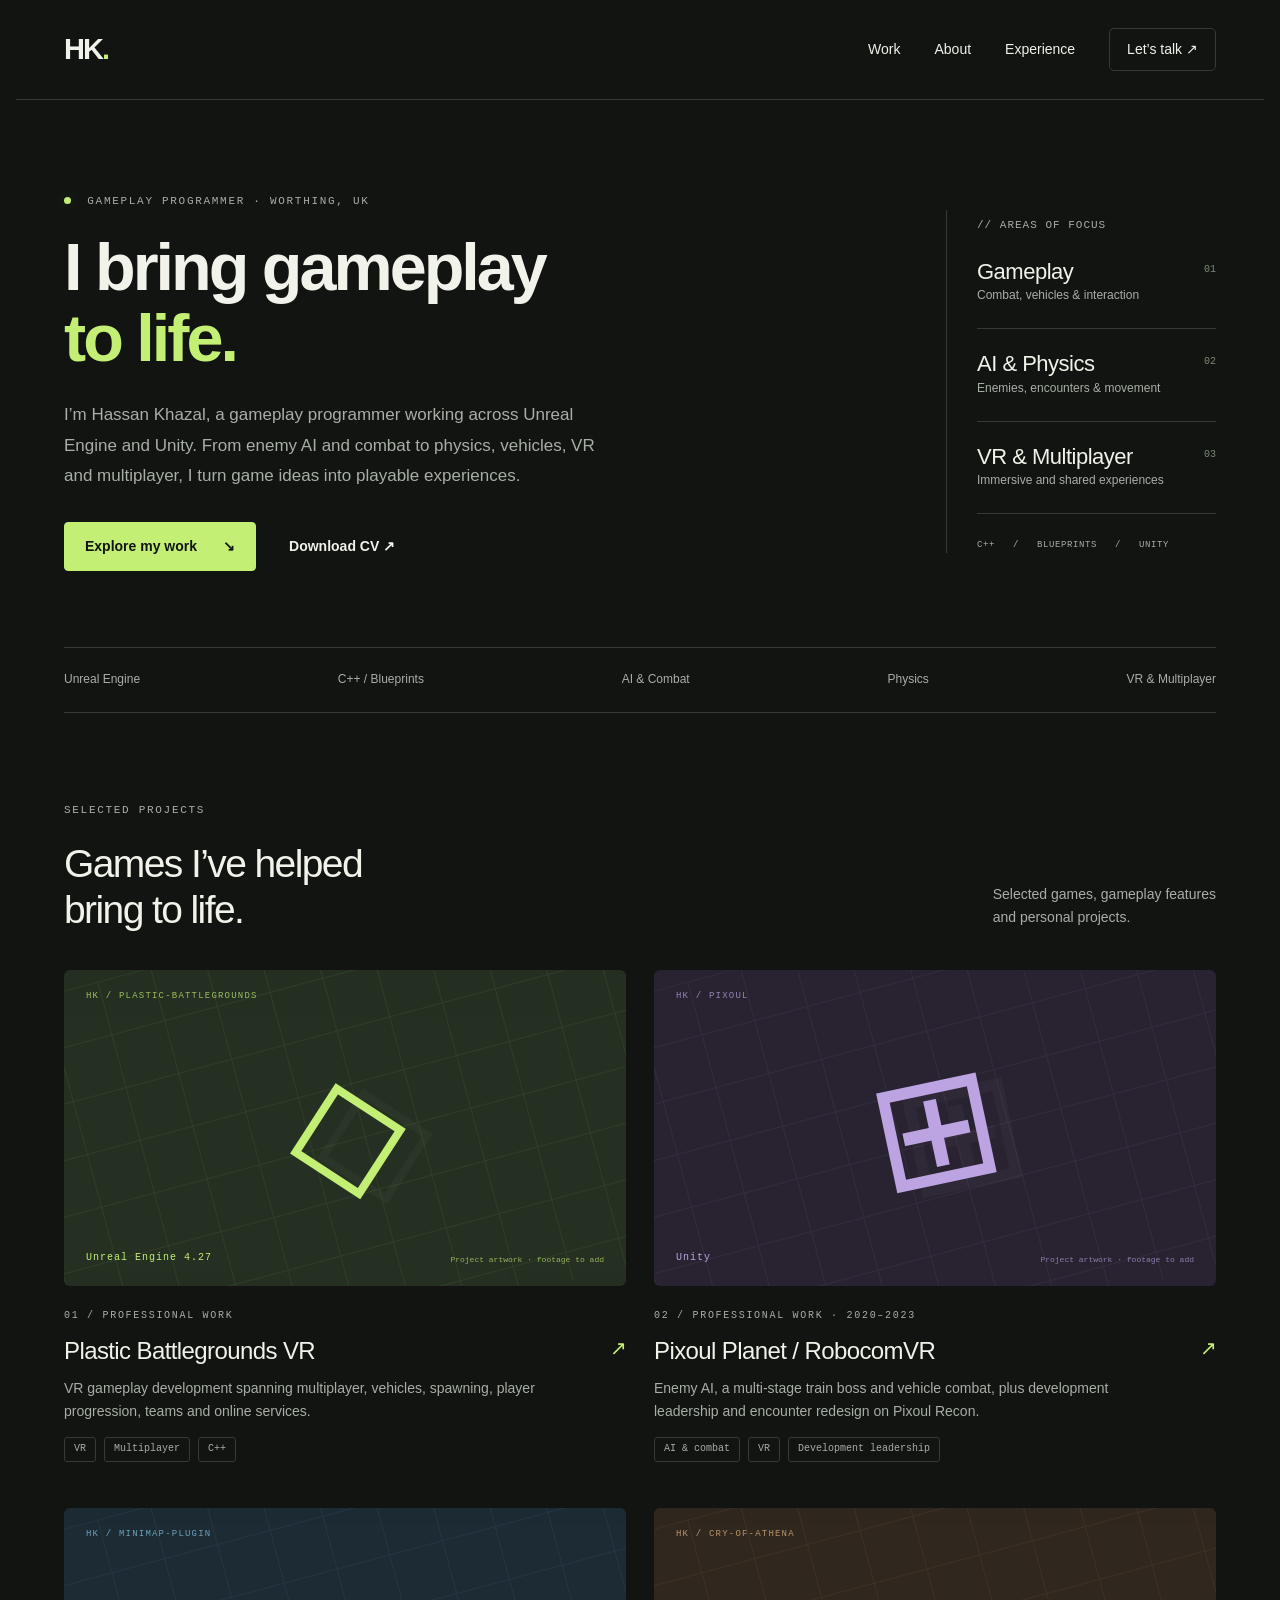
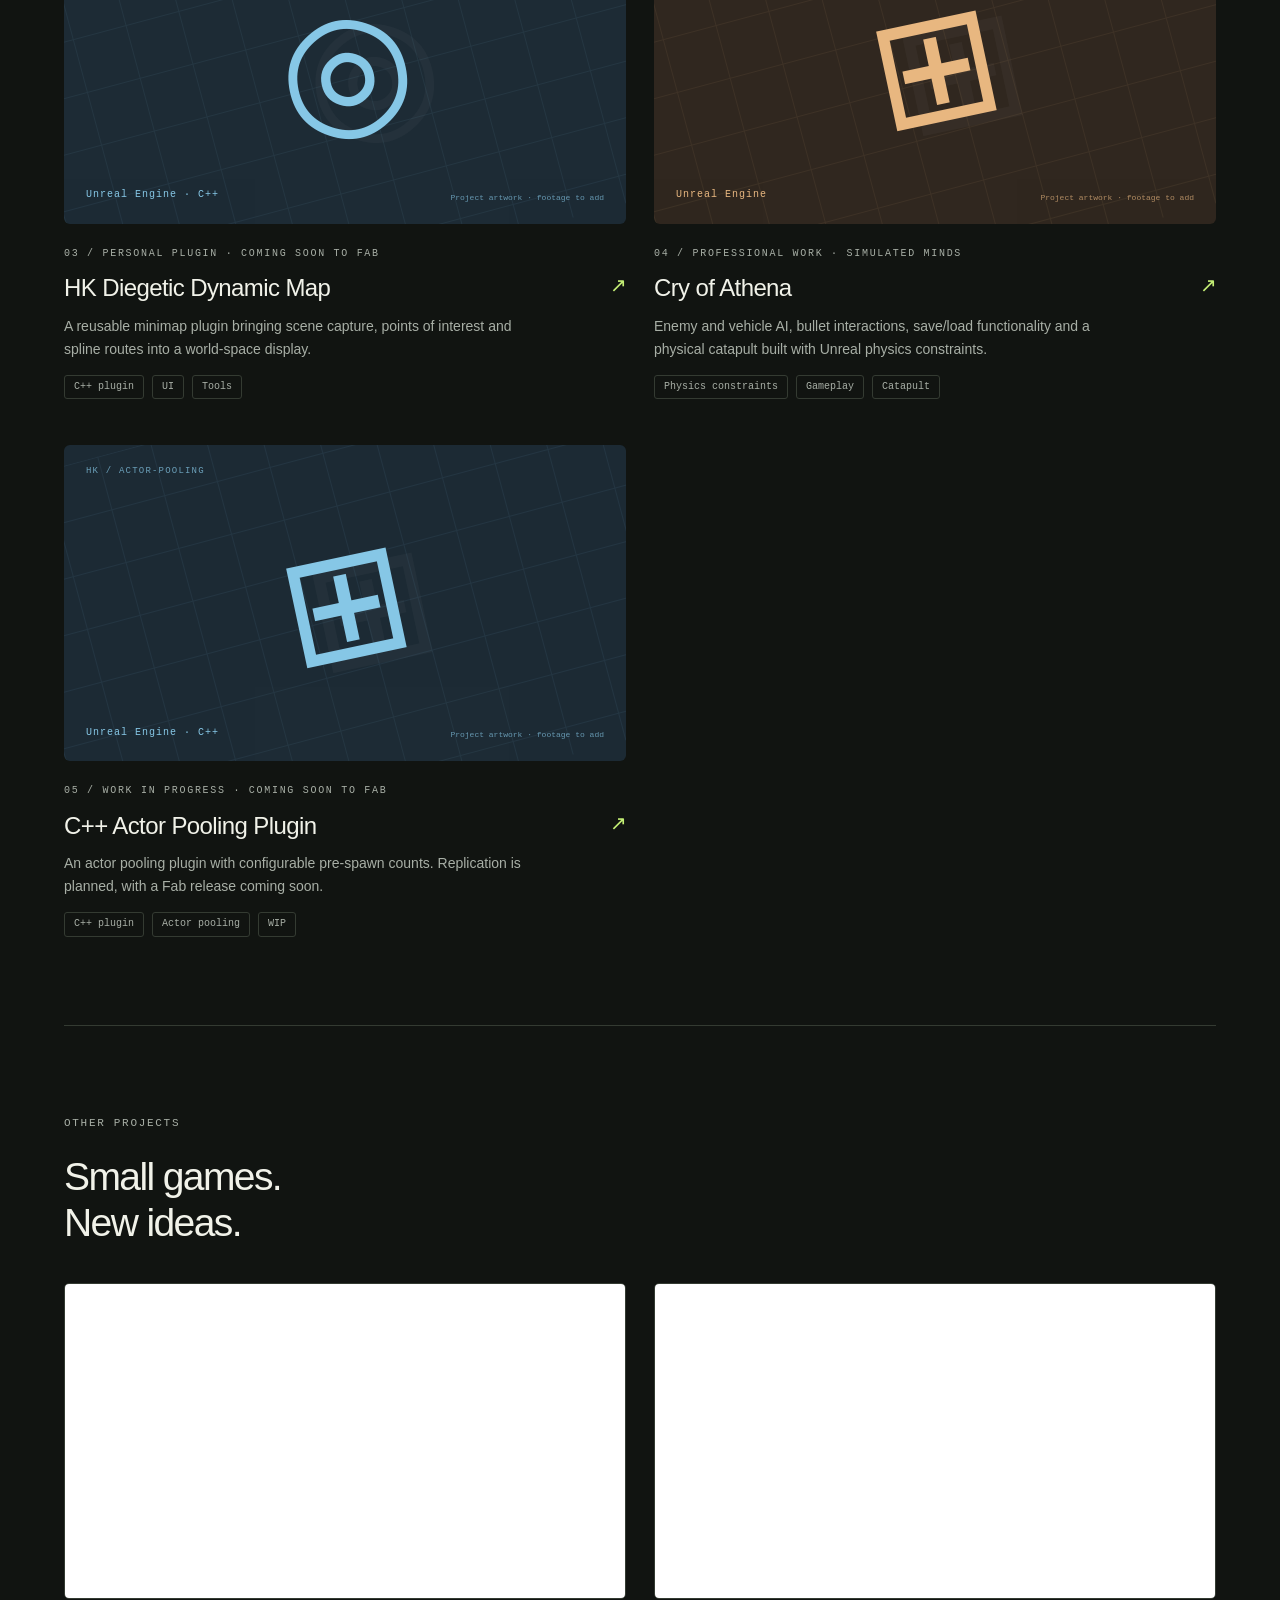
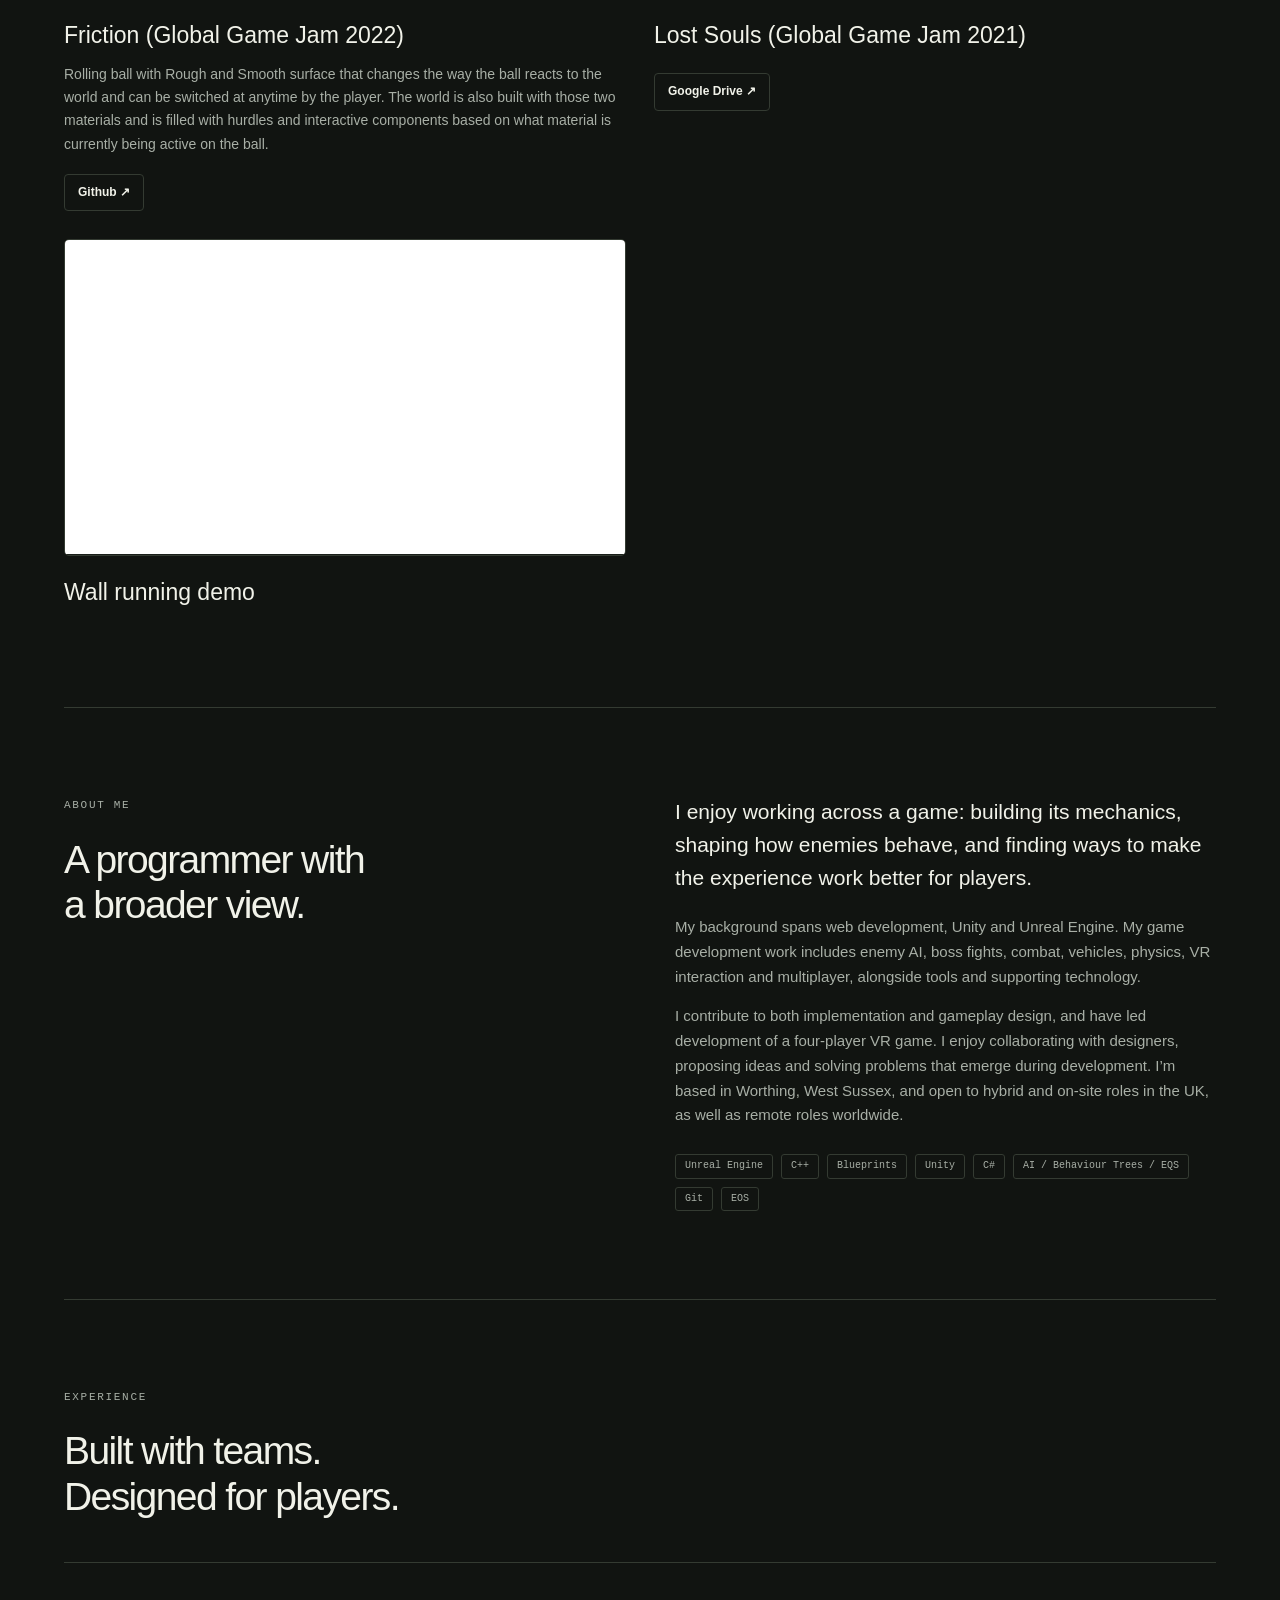
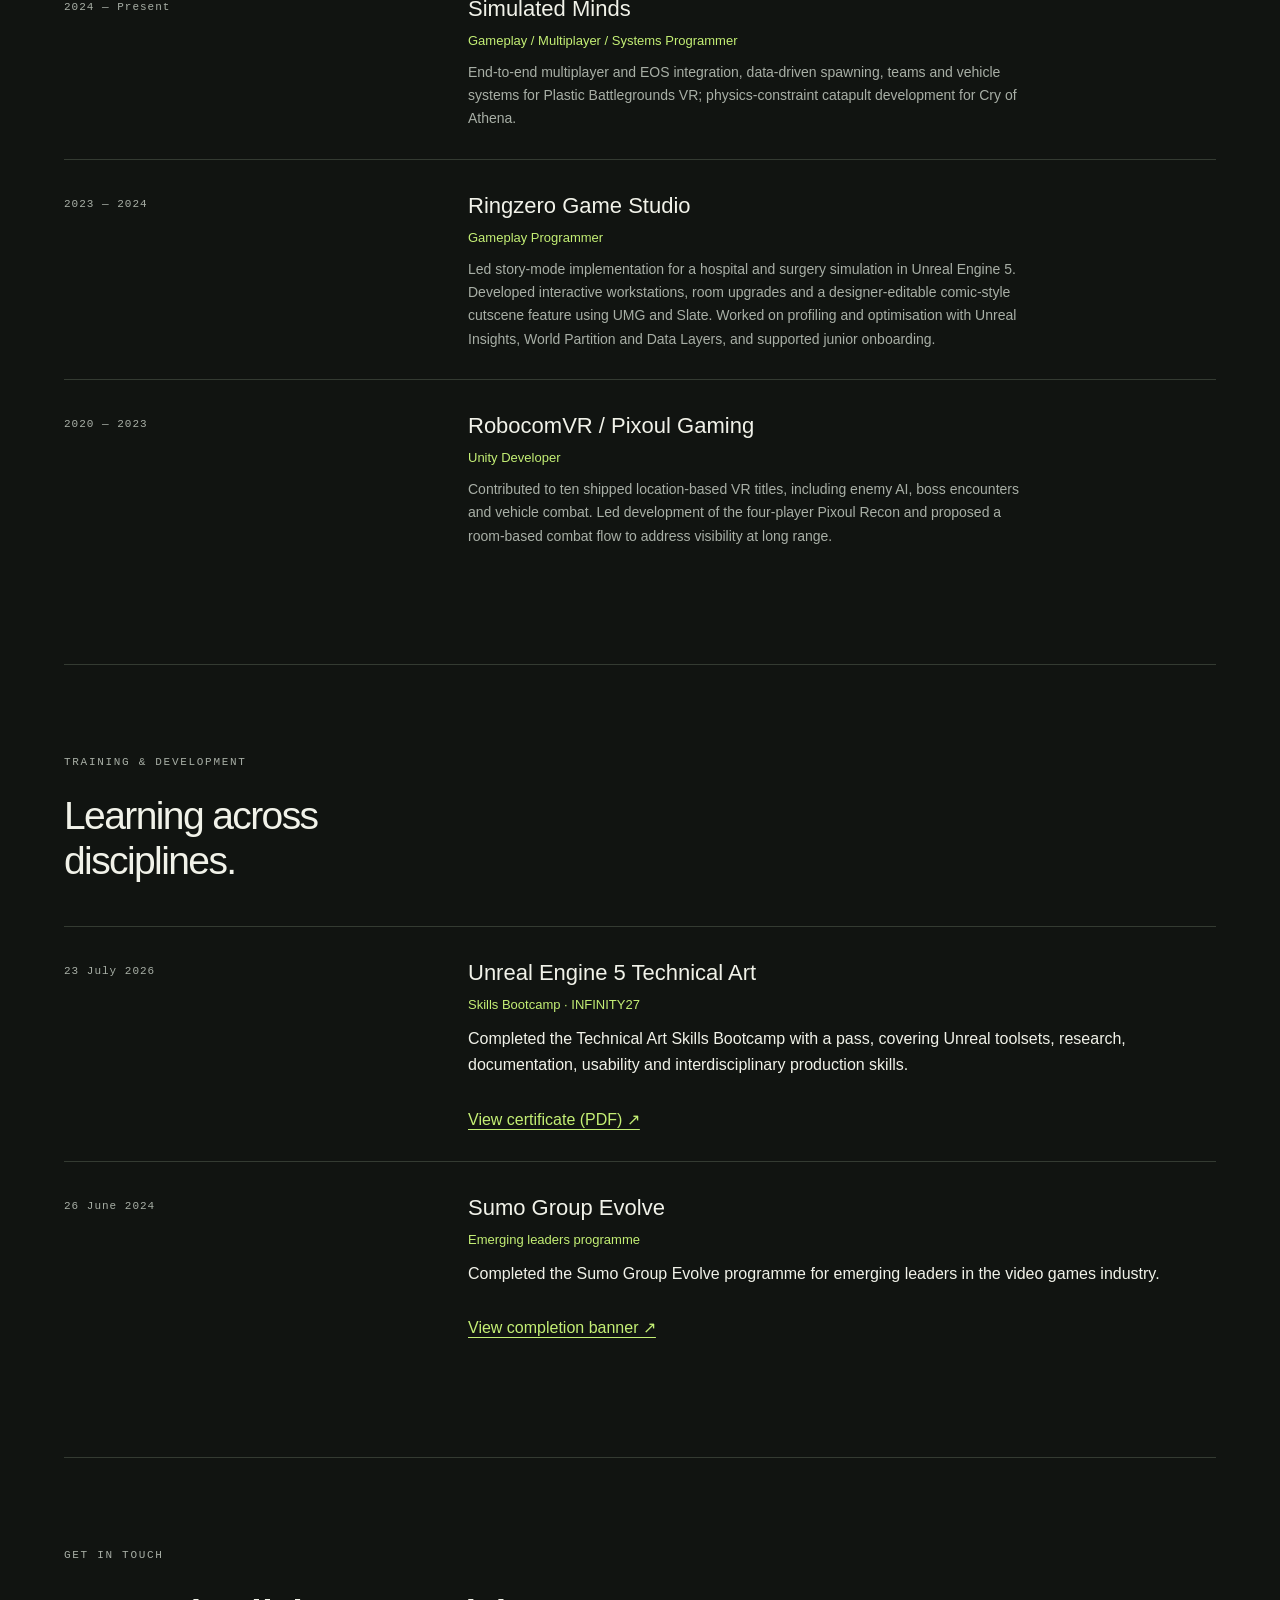
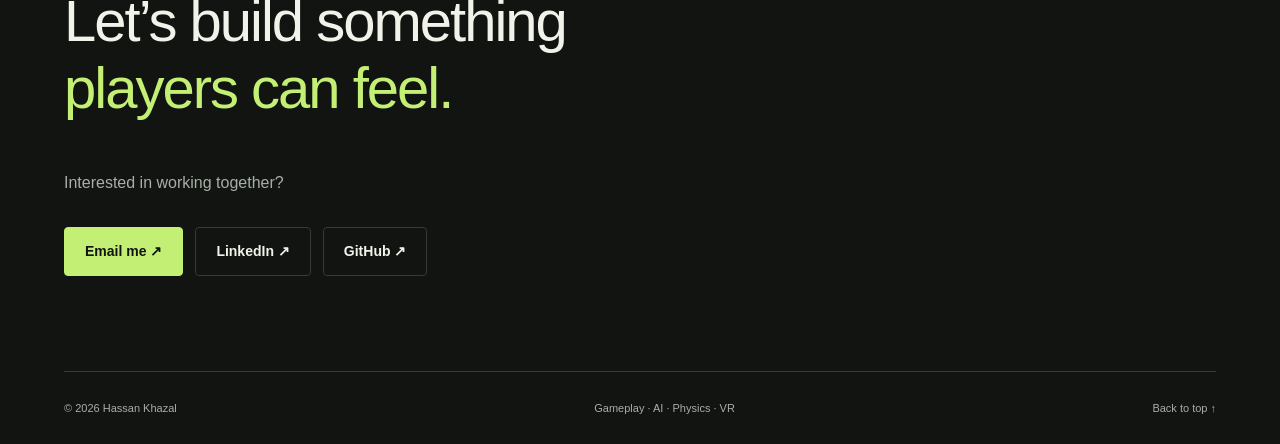
==== commit 0270b631: "Added some YT links and CV" ====
--- a/index.html
+++ b/index.html
@@ -1 +1,7 @@
-<!doctype html><html lang="en"><head><meta charset="utf-8"><meta name="viewport" content="width=device-width,initial-scale=1"><title>Gameplay Programmer | Hassan Khazal</title><meta name="description" content="Hassan Khazal — gameplay programmer working across Unreal Engine and Unity, with experience in AI, combat, physics, vehicles, VR and multiplayer."><meta name="theme-color" content="#111411"><meta property="og:title" content="Gameplay Programmer | Hassan Khazal"><meta property="og:description" content="Hassan Khazal — gameplay programmer working across Unreal Engine and Unity, with experience in AI, combat, physics, vehicles, VR and multiplayer."><meta property="og:type" content="website"><link rel="icon" href="assets/favicon.svg" type="image/svg+xml"><link rel="stylesheet" href="style.css"></head><body id="top" data-root=""><a class="skip" href="#main">Skip to content</a><header class="site-header"><a class="brand" href="index.html" aria-label="Hassan Khazal home">HK<span class="brand-dot">.</span></a><nav aria-label="Main navigation"><a href="index.html#work">Work</a><a href="index.html#about">About</a><a href="index.html#experience">Experience</a><a class="nav-contact" href="index.html#contact">Let’s talk <span aria-hidden="true">↗</span></a></nav></header><main id="main"><section class="hero"><div class="hero-copy"><p class="eyebrow"><span class="status-dot"></span> Gameplay programmer · Worthing, UK</p><h1>I bring gameplay<br><em>to life.</em></h1><p class="hero-description">I’m Hassan Khazal, a gameplay programmer working across Unreal Engine and Unity. From enemy AI and combat to physics, vehicles, VR and multiplayer, I turn game ideas into playable experiences.</p><div class="actions"><a class="button primary" href="#work">Explore my work <span aria-hidden="true">↘</span></a><a class="button quiet" data-contact="cv" hidden>Download CV ↗</a></div></div><aside class="hero-side" aria-label="Areas of focus"><span class="mono">// AREAS OF FOCUS</span><div><span class="focus-num">01</span><h2>Gameplay</h2><p>Combat, vehicles &amp; interaction</p></div><div><span class="focus-num">02</span><h2>AI &amp; Physics</h2><p>Enemies, encounters &amp; movement</p></div><div><span class="focus-num">03</span><h2>VR &amp; Multiplayer</h2><p>Immersive and shared experiences</p></div><span class="side-signature">C++ &nbsp; / &nbsp; BLUEPRINTS &nbsp; / &nbsp; UNITY</span></aside></section><div class="skill-strip"><span>Unreal Engine</span><span>C++ / Blueprints</span><span>AI &amp; Combat</span><span>Physics</span><span>VR &amp; Multiplayer</span></div><section id="work" class="section"><div class="section-heading"><div><p class="eyebrow">Selected projects</p><h2>Games I’ve helped<br>bring to life.</h2></div><p>Selected games, gameplay features<br>and personal projects.</p></div><div class="project-grid"><article class="project-card"><a class="art-link" href="projects/plastic-battlegrounds.html" aria-label="Read about Plastic Battlegrounds VR"><div class="project-art lime" data-poster="plastic-battlegrounds"><div class="art-grid" aria-hidden="true"></div><span class="art-index" aria-hidden="true">HK / PLASTIC-BATTLEGROUNDS</span><div class="art-symbol" aria-hidden="true">◇</div><span class="art-label">Unreal Engine 4.27</span><span class="art-note">Project artwork · footage to add</span></div></a><div class="card-body"><p class="eyebrow">01 / Professional work</p><h3><a href="projects/plastic-battlegrounds.html">Plastic Battlegrounds VR <span aria-hidden="true">↗</span></a></h3><p>VR gameplay development spanning multiplayer, vehicles, spawning, player progression, teams and online services.</p><div class="tags"><span>VR</span><span>Multiplayer</span><span>C++</span></div></div></article><article class="project-card"><a class="art-link" href="projects/pixoul.html" aria-label="Read about Pixoul Planet / RobocomVR"><div class="project-art purple" data-poster="pixoul"><div class="art-grid" aria-hidden="true"></div><span class="art-index" aria-hidden="true">HK / PIXOUL</span><div class="art-symbol" aria-hidden="true">⊞</div><span class="art-label">Unity</span><span class="art-note">Project artwork · footage to add</span></div></a><div class="card-body"><p class="eyebrow">02 / Professional work · 2020–2023</p><h3><a href="projects/pixoul.html">Pixoul Planet / RobocomVR <span aria-hidden="true">↗</span></a></h3><p>Enemy AI, a multi-stage train boss and vehicle combat, plus development leadership and encounter redesign on Pixoul Recon.</p><div class="tags"><span>AI & combat</span><span>VR</span><span>Development leadership</span></div></div></article><article class="project-card"><a class="art-link" href="projects/minimap-plugin.html" aria-label="Read about HK Diegetic Dynamic Map"><div class="project-art blue" data-poster="minimap-plugin"><div class="art-grid" aria-hidden="true"></div><span class="art-index" aria-hidden="true">HK / MINIMAP-PLUGIN</span><div class="art-symbol" aria-hidden="true">◎</div><span class="art-label">Unreal Engine · C++</span><span class="art-note">Project artwork · footage to add</span></div></a><div class="card-body"><p class="eyebrow">03 / Personal plugin</p><h3><a href="projects/minimap-plugin.html">HK Diegetic Dynamic Map <span aria-hidden="true">↗</span></a></h3><p>A reusable minimap plugin bringing scene capture, points of interest and spline routes into a world-space display.</p><div class="tags"><span>C++ plugin</span><span>UI</span><span>Tools</span></div></div></article><article class="project-card"><a class="art-link" href="projects/cry-of-athena.html" aria-label="Read about Cry of Athena"><div class="project-art orange" data-poster="cry-of-athena"><div class="art-grid" aria-hidden="true"></div><span class="art-index" aria-hidden="true">HK / CRY-OF-ATHENA</span><div class="art-symbol" aria-hidden="true">⊞</div><span class="art-label">Unreal Engine</span><span class="art-note">Project artwork · footage to add</span></div></a><div class="card-body"><p class="eyebrow">04 / Professional work · Simulated Minds</p><h3><a href="projects/cry-of-athena.html">Cry of Athena <span aria-hidden="true">↗</span></a></h3><p>Enemy and vehicle AI, bullet interactions, save/load functionality and a physical catapult built with Unreal physics constraints.</p><div class="tags"><span>Physics constraints</span><span>Gameplay</span><span>Catapult</span></div></div></article></div></section><section id="about" class="section about"><div><p class="eyebrow">About me</p><h2>A programmer with<br>a broader view.</h2></div><div class="about-copy"><p class="lead">I enjoy working across a game: building its mechanics, shaping how enemies behave, and finding ways to make the experience work better for players.</p><p>My background spans web development, Unity and Unreal Engine. My game development work includes enemy AI, boss fights, combat, vehicles, physics, VR interaction and multiplayer, alongside tools and supporting technology.</p><p>I contribute to both implementation and gameplay design, and have led development of a four-player VR game. I enjoy collaborating with designers, proposing ideas and solving problems that emerge during development. I’m based in Worthing, West Sussex, and open to hybrid and on-site roles in the UK, as well as remote roles worldwide.</p><div class="tags"><span>Unreal Engine</span><span>C++</span><span>Blueprints</span><span>Unity</span><span>C#</span><span>AI / Behaviour Trees / EQS</span><span>Git</span><span>EOS</span></div></div></section><section id="experience" class="section"><p class="eyebrow">Experience</p><h2>Built with teams.<br>Designed for players.</h2><div class="timeline"><article><span class="mono">2024 — Present</span><div><h3>Simulated Minds</h3><p class="role">Gameplay / Multiplayer / Systems Programmer</p><p>End-to-end multiplayer and EOS integration, data-driven spawning, teams and vehicle systems for Plastic Battlegrounds VR; physics-constraint catapult development for Cry of Athena.</p></div></article><article><span class="mono">2023 — 2024</span><div><h3>Ringzero Game Studio</h3><p class="role">Gameplay Programmer</p><p>Led story-mode implementation for a hospital and surgery simulation in Unreal Engine 5. Developed interactive workstations, room upgrades and a designer-editable comic-style cutscene feature using UMG and Slate. Worked on profiling and optimisation with Unreal Insights, World Partition and Data Layers, and supported junior onboarding.</p></div></article><article><span class="mono">2020 — 2023</span><div><h3>RobocomVR / Pixoul Gaming</h3><p class="role">Unity Developer</p><p>Contributed to ten shipped location-based VR titles, including enemy AI, boss encounters and vehicle combat. Led development of the four-player Pixoul Recon and proposed a room-based combat flow to address visibility at long range.</p></div></article></div></section><section id="training" class="section"><p class="eyebrow">Training &amp; development</p><h2>Learning across<br>disciplines.</h2><div class="timeline"><article><span class="mono">23 July 2026</span><div><h3>Unreal Engine 5 Technical Art</h3><p class="role">Skills Bootcamp · INFINITY27</p><p>Completed the Technical Art Skills Bootcamp with a pass, covering Unreal toolsets, research, documentation, usability and interdisciplinary production skills.</p><a class="text-link" href="assets/Hassan-Khazal-Technical-Art-Certificate.pdf">View certificate (PDF) ↗</a></div></article><article><span class="mono">26 June 2024</span><div><h3>Sumo Group Evolve</h3><p class="role">Emerging leaders programme</p><p>Completed the Sumo Group Evolve programme for emerging leaders in the video games industry.</p><a class="text-link" href="assets/Sumo-Evolve-Completion.png">View completion banner ↗</a></div></article></div></section><section id="contact" class="section contact"><p class="eyebrow">Get in touch</p><h2>Let’s build something<br><em>players can feel.</em></h2><p>Interested in working together?</p><div class="actions"><a class="button primary" data-contact="email" hidden>Email me ↗</a><a class="button" data-contact="linkedin" hidden>LinkedIn ↗</a><a class="button" data-contact="github" hidden>GitHub ↗</a></div><p class="setup-note" data-contact-note>Contact links coming soon.</p><noscript><p>Enable JavaScript to show configured contact links.</p></noscript></section></main><footer><span>© <span data-year>2026</span> Hassan Khazal</span><span>Gameplay · AI · Physics · VR</span><a href="#top">Back to top ↑</a></footer><script src="config.js"></script><script src="script.js"></script></body></html>+<!doctype html><html lang="en"><head><meta charset="utf-8"><meta name="viewport" content="width=device-width,initial-scale=1"><title>Gameplay Programmer | Hassan Khazal</title><meta name="description" content="Hassan Khazal — gameplay programmer working across Unreal Engine and Unity, with experience in AI, combat, physics, vehicles, VR and multiplayer."><meta name="theme-color" content="#111411"><meta property="og:title" content="Gameplay Programmer | Hassan Khazal"><meta property="og:description" content="Hassan Khazal — gameplay programmer working across Unreal Engine and Unity, with experience in AI, combat, physics, vehicles, VR and multiplayer."><meta property="og:type" content="website"><link rel="icon" href="assets/favicon.svg" type="image/svg+xml"><link rel="stylesheet" href="style.css"></head><body id="top" data-root=""><a class="skip" href="#main">Skip to content</a><header class="site-header"><a class="brand" href="index.html" aria-label="Hassan Khazal home">HK<span class="brand-dot">.</span></a><nav aria-label="Main navigation"><a href="index.html#work">Work</a><a href="index.html#about">About</a><a href="index.html#experience">Experience</a><a class="nav-contact" href="index.html#contact">Let’s talk <span aria-hidden="true">↗</span></a></nav></header><main id="main"><section class="hero"><div class="hero-copy"><p class="eyebrow"><span class="status-dot"></span> Gameplay programmer · Worthing, UK</p><h1>I bring gameplay<br><em>to life.</em></h1><p class="hero-description">I’m Hassan Khazal, a gameplay programmer working across Unreal Engine and Unity. From enemy AI and combat to physics, vehicles, VR and multiplayer, I turn game ideas into playable experiences.</p><div class="actions"><a class="button primary" href="#work">Explore my work <span aria-hidden="true">↘</span></a><a class="button quiet" data-contact="cv" hidden>Download CV ↗</a></div></div><aside class="hero-side" aria-label="Areas of focus"><span class="mono">// AREAS OF FOCUS</span><div><span class="focus-num">01</span><h2>Gameplay</h2><p>Combat, vehicles &amp; interaction</p></div><div><span class="focus-num">02</span><h2>AI &amp; Physics</h2><p>Enemies, encounters &amp; movement</p></div><div><span class="focus-num">03</span><h2>VR &amp; Multiplayer</h2><p>Immersive and shared experiences</p></div><span class="side-signature">C++ &nbsp; / &nbsp; BLUEPRINTS &nbsp; / &nbsp; UNITY</span></aside></section><div class="skill-strip"><span>Unreal Engine</span><span>C++ / Blueprints</span><span>AI &amp; Combat</span><span>Physics</span><span>VR &amp; Multiplayer</span></div><section id="work" class="section"><div class="section-heading"><div><p class="eyebrow">Selected projects</p><h2>Games I’ve helped<br>bring to life.</h2></div><p>Selected games, gameplay features<br>and personal projects.</p></div><div class="project-grid"><article class="project-card"><a class="art-link" href="projects/plastic-battlegrounds.html" aria-label="Read about Plastic Battlegrounds VR"><div class="project-art lime" data-poster="plastic-battlegrounds"><div class="art-grid" aria-hidden="true"></div><span class="art-index" aria-hidden="true">HK / PLASTIC-BATTLEGROUNDS</span><div class="art-symbol" aria-hidden="true">◇</div><span class="art-label">Unreal Engine 4.27</span><span class="art-note">Project artwork · footage to add</span></div></a><div class="card-body"><p class="eyebrow">01 / Professional work</p><h3><a href="projects/plastic-battlegrounds.html">Plastic Battlegrounds VR <span aria-hidden="true">↗</span></a></h3><p>VR gameplay development spanning multiplayer, vehicles, spawning, player progression, teams and online services.</p><div class="tags"><span>VR</span><span>Multiplayer</span><span>C++</span></div></div></article><article class="project-card"><a class="art-link" href="projects/pixoul.html" aria-label="Read about Pixoul Planet / RobocomVR"><div class="project-art purple" data-poster="pixoul"><div class="art-grid" aria-hidden="true"></div><span class="art-index" aria-hidden="true">HK / PIXOUL</span><div class="art-symbol" aria-hidden="true">⊞</div><span class="art-label">Unity</span><span class="art-note">Project artwork · footage to add</span></div></a><div class="card-body"><p class="eyebrow">02 / Professional work · 2020–2023</p><h3><a href="projects/pixoul.html">Pixoul Planet / RobocomVR <span aria-hidden="true">↗</span></a></h3><p>Enemy AI, a multi-stage train boss and vehicle combat, plus development leadership and encounter redesign on Pixoul Recon.</p><div class="tags"><span>AI & combat</span><span>VR</span><span>Development leadership</span></div></div></article><article class="project-card"><a class="art-link" href="projects/minimap-plugin.html" aria-label="Read about HK Diegetic Dynamic Map"><div class="project-art blue" data-poster="minimap-plugin"><div class="art-grid" aria-hidden="true"></div><span class="art-index" aria-hidden="true">HK / MINIMAP-PLUGIN</span><div class="art-symbol" aria-hidden="true">◎</div><span class="art-label">Unreal Engine · C++</span><span class="art-note">Project artwork · footage to add</span></div></a><div class="card-body"><p class="eyebrow">03 / Personal plugin · Coming soon to Fab</p><h3><a href="projects/minimap-plugin.html">HK Diegetic Dynamic Map <span aria-hidden="true">↗</span></a></h3><p>A reusable minimap plugin bringing scene capture, points of interest and spline routes into a world-space display.</p><div class="tags"><span>C++ plugin</span><span>UI</span><span>Tools</span></div></div></article><article class="project-card"><a class="art-link" href="projects/cry-of-athena.html" aria-label="Read about Cry of Athena"><div class="project-art orange" data-poster="cry-of-athena"><div class="art-grid" aria-hidden="true"></div><span class="art-index" aria-hidden="true">HK / CRY-OF-ATHENA</span><div class="art-symbol" aria-hidden="true">⊞</div><span class="art-label">Unreal Engine</span><span class="art-note">Project artwork · footage to add</span></div></a><div class="card-body"><p class="eyebrow">04 / Professional work · Simulated Minds</p><h3><a href="projects/cry-of-athena.html">Cry of Athena <span aria-hidden="true">↗</span></a></h3><p>Enemy and vehicle AI, bullet interactions, save/load functionality and a physical catapult built with Unreal physics constraints.</p><div class="tags"><span>Physics constraints</span><span>Gameplay</span><span>Catapult</span></div></div></article><article class="project-card"><a class="art-link" href="projects/actor-pooling.html" aria-label="Read about C++ Actor Pooling Plugin"><div class="project-art blue" data-poster="actor-pooling"><div class="art-grid" aria-hidden="true"></div><span class="art-index" aria-hidden="true">HK / ACTOR-POOLING</span><div class="art-symbol" aria-hidden="true">⊞</div><span class="art-label">Unreal Engine · C++</span><span class="art-note">Project artwork · footage to add</span></div></a><div class="card-body"><p class="eyebrow">05 / Work in progress · Coming soon to Fab</p><h3><a href="projects/actor-pooling.html">C++ Actor Pooling Plugin <span aria-hidden="true">↗</span></a></h3><p>An actor pooling plugin with configurable pre-spawn counts. Replication is planned, with a Fab release coming soon.</p><div class="tags"><span>C++ plugin</span><span>Actor pooling</span><span>WIP</span></div></div></article></div></section><section id="game-jams" class="section"><div class="section-heading"><div><p class="eyebrow">Other Projects</p><h2>Small games.<br>New ideas.</h2></div></div><div class="jam-grid"><article class="jam-card" data-jam="0"><div class="jam-video"><span>Video coming soon</span></div><h3>Game jam project 1</h3><p data-jam-description hidden></p></article><article class="jam-card" data-jam="1"><div class="jam-video"><span>Video coming soon</span></div><h3>Game jam project 2</h3><p data-jam-description hidden></p></article><article class="jam-card" data-jam="2">
+  <div class="jam-video">
+    <span>Video coming soon</span>
+  </div>
+  <h3>Game jam project 3</h3>
+  <p data-jam-description hidden></p>
+</article></div></section><section id="about" class="section about"><div><p class="eyebrow">About me</p><h2>A programmer with<br>a broader view.</h2></div><div class="about-copy"><p class="lead">I enjoy working across a game: building its mechanics, shaping how enemies behave, and finding ways to make the experience work better for players.</p><p>My background spans web development, Unity and Unreal Engine. My game development work includes enemy AI, boss fights, combat, vehicles, physics, VR interaction and multiplayer, alongside tools and supporting technology.</p><p>I contribute to both implementation and gameplay design, and have led development of a four-player VR game. I enjoy collaborating with designers, proposing ideas and solving problems that emerge during development. I’m based in Worthing, West Sussex, and open to hybrid and on-site roles in the UK, as well as remote roles worldwide.</p><div class="tags"><span>Unreal Engine</span><span>C++</span><span>Blueprints</span><span>Unity</span><span>C#</span><span>AI / Behaviour Trees / EQS</span><span>Git</span><span>EOS</span></div></div></section><section id="experience" class="section"><p class="eyebrow">Experience</p><h2>Built with teams.<br>Designed for players.</h2><div class="timeline"><article><span class="mono">2024 — Present</span><div><h3>Simulated Minds</h3><p class="role">Gameplay / Multiplayer / Systems Programmer</p><p>End-to-end multiplayer and EOS integration, data-driven spawning, teams and vehicle systems for Plastic Battlegrounds VR; physics-constraint catapult development for Cry of Athena.</p></div></article><article><span class="mono">2023 — 2024</span><div><h3>Ringzero Game Studio</h3><p class="role">Gameplay Programmer</p><p>Led story-mode implementation for a hospital and surgery simulation in Unreal Engine 5. Developed interactive workstations, room upgrades and a designer-editable comic-style cutscene feature using UMG and Slate. Worked on profiling and optimisation with Unreal Insights, World Partition and Data Layers, and supported junior onboarding.</p></div></article><article><span class="mono">2020 — 2023</span><div><h3>RobocomVR / Pixoul Gaming</h3><p class="role">Unity Developer</p><p>Contributed to ten shipped location-based VR titles, including enemy AI, boss encounters and vehicle combat. Led development of the four-player Pixoul Recon and proposed a room-based combat flow to address visibility at long range.</p></div></article></div></section><section id="training" class="section"><p class="eyebrow">Training &amp; development</p><h2>Learning across<br>disciplines.</h2><div class="timeline"><article><span class="mono">23 July 2026</span><div><h3>Unreal Engine 5 Technical Art</h3><p class="role">Skills Bootcamp · INFINITY27</p><p>Completed the Technical Art Skills Bootcamp with a pass, covering Unreal toolsets, research, documentation, usability and interdisciplinary production skills.</p><a class="text-link" href="assets/Hassan-Khazal-Technical-Art-Certificate.pdf">View certificate (PDF) ↗</a></div></article><article><span class="mono">26 June 2024</span><div><h3>Sumo Group Evolve</h3><p class="role">Emerging leaders programme</p><p>Completed the Sumo Group Evolve programme for emerging leaders in the video games industry.</p><a class="text-link" href="assets/Sumo-Evolve-Completion.png">View completion banner ↗</a></div></article></div></section><section id="contact" class="section contact"><p class="eyebrow">Get in touch</p><h2>Let’s build something<br><em>players can feel.</em></h2><p>Interested in working together?</p><div class="actions"><a class="button primary" data-contact="email" hidden>Email me ↗</a><a class="button" data-contact="linkedin" hidden>LinkedIn ↗</a><a class="button" data-contact="github" hidden>GitHub ↗</a></div><p class="setup-note" data-contact-note>Contact links coming soon.</p><noscript><p>Enable JavaScript to show configured contact links.</p></noscript></section></main><footer><span>© <span data-year>2026</span> Hassan Khazal</span><span>Gameplay · AI · Physics · VR</span><a href="#top">Back to top ↑</a></footer><script src="config.js"></script><script src="script.js"></script></body></html>
--- a/style.css
+++ b/style.css
@@ -3,3 +3,7 @@
 .text-link{display:inline-block;color:var(--accent);text-decoration:underline;text-underline-offset:4px;margin-top:12px}.project-facts{gap:24px}.project-facts dd{overflow-wrap:break-word}
 
 .case-section>div{min-width:0;width:100%}.inline-media{margin:24px 0}.inline-media iframe{display:block;width:100%;aspect-ratio:16/9;border:0;border-radius:5px}.inline-media img{display:block;max-width:100%;height:auto;border-radius:5px}.inline-media figcaption{font-size:12px;color:var(--muted);margin-top:10px;line-height:1.6}.media-gallery{margin:45px 0}.media-gallery h2{font-size:26px}
+
+.jam-grid{display:grid;grid-template-columns:1fr 1fr;gap:28px}.jam-card{min-width:0}.jam-video{aspect-ratio:16/9;display:flex;align-items:center;justify-content:center;background:var(--panel);border:1px solid var(--line);border-radius:5px;overflow:hidden;color:var(--muted);font-size:12px}.jam-video iframe{width:100%;height:100%;border:0}.jam-card h3{font-size:23px;font-weight:500;margin:18px 0 8px}.jam-card p{font-size:14px;color:var(--muted);margin-bottom:0}@media(max-width:580px){.jam-grid{grid-template-columns:1fr;gap:28px}}
+
+.jam-links{margin-top:18px;gap:10px}.jam-links .button{font-size:12px;padding:8px 13px}
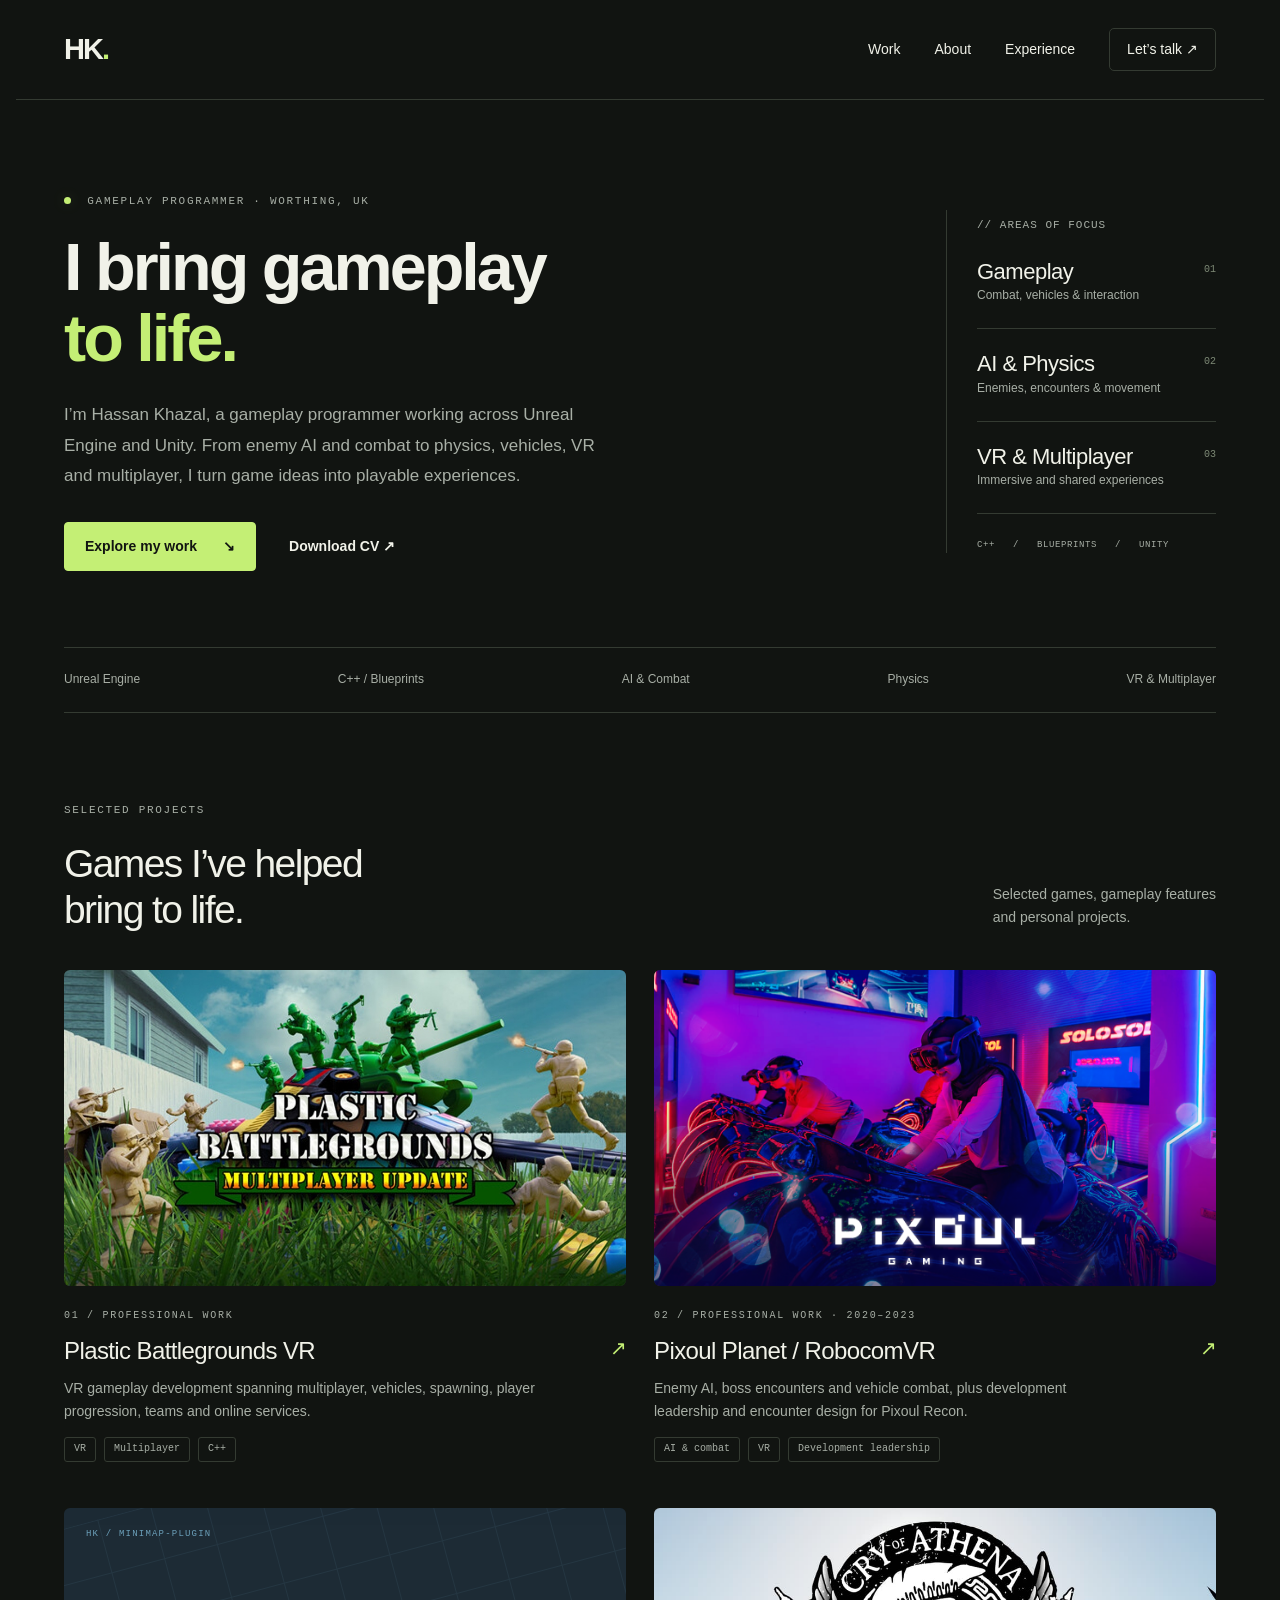
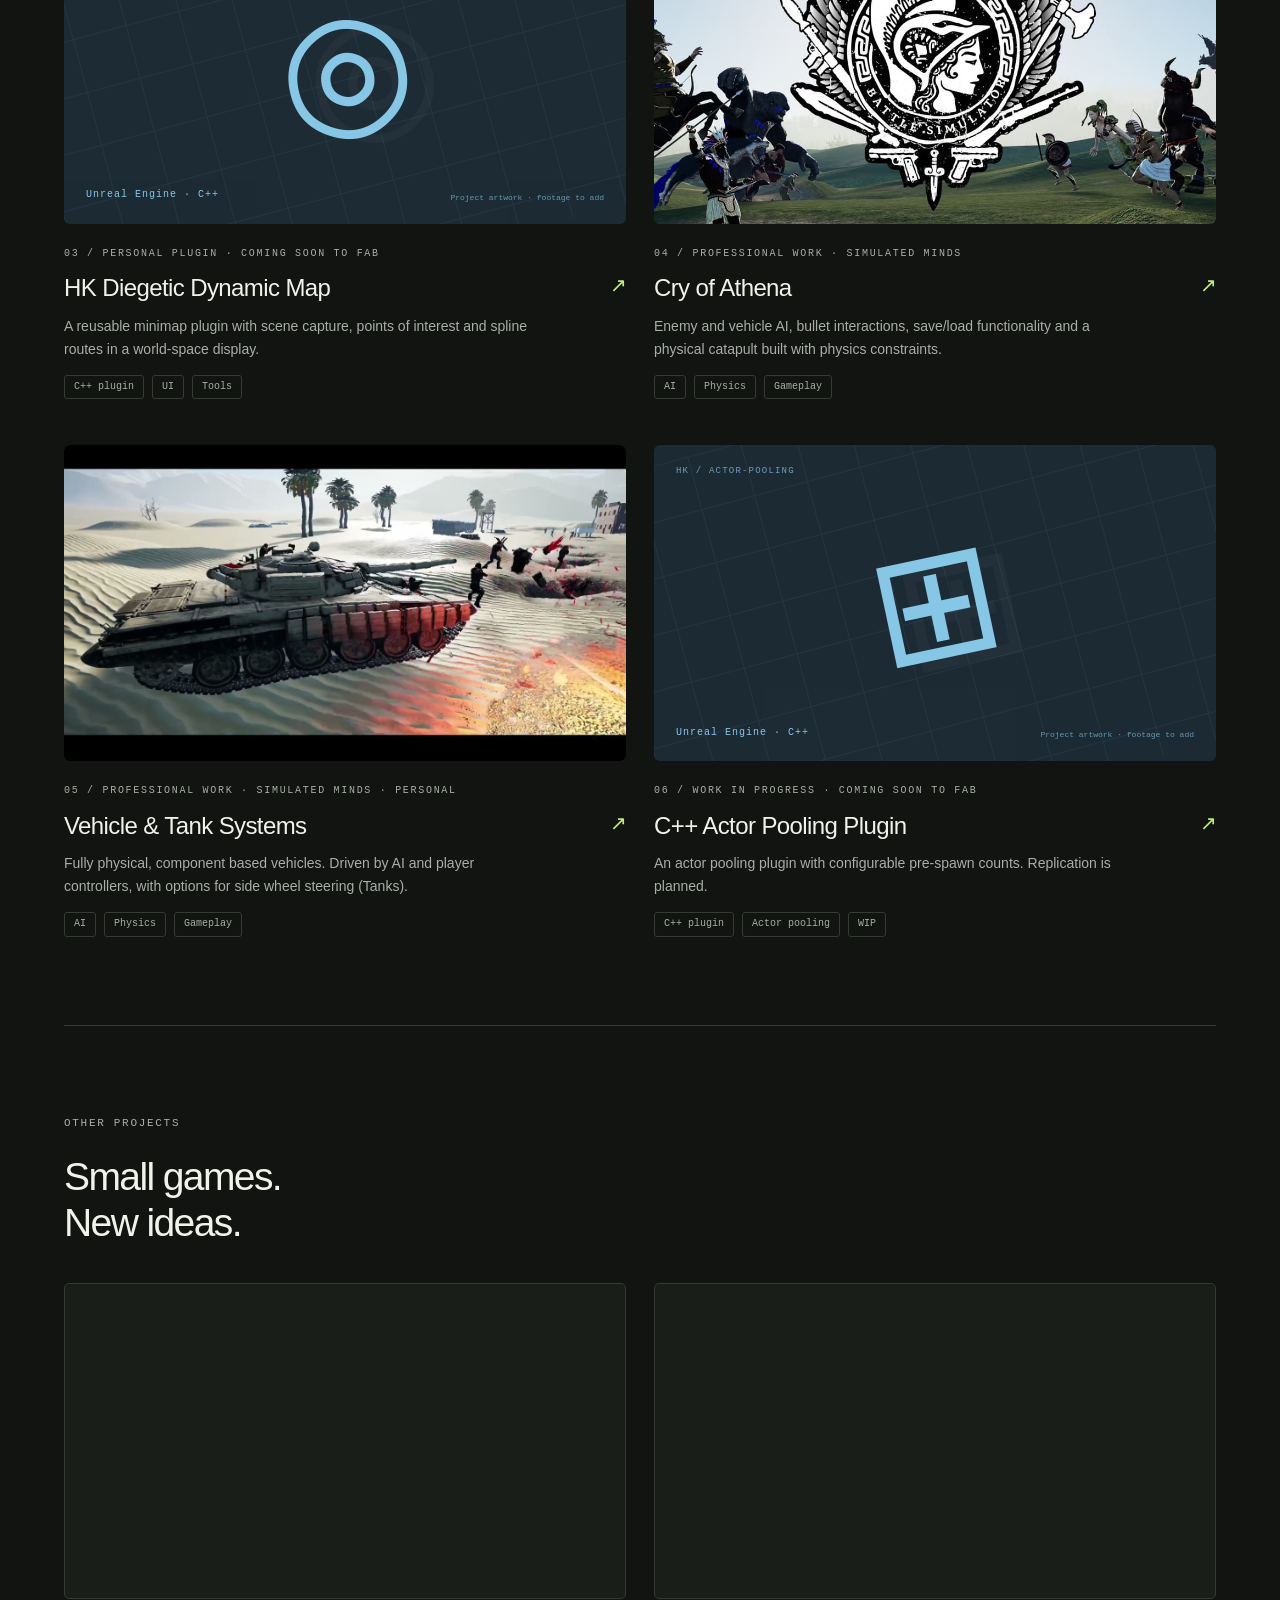
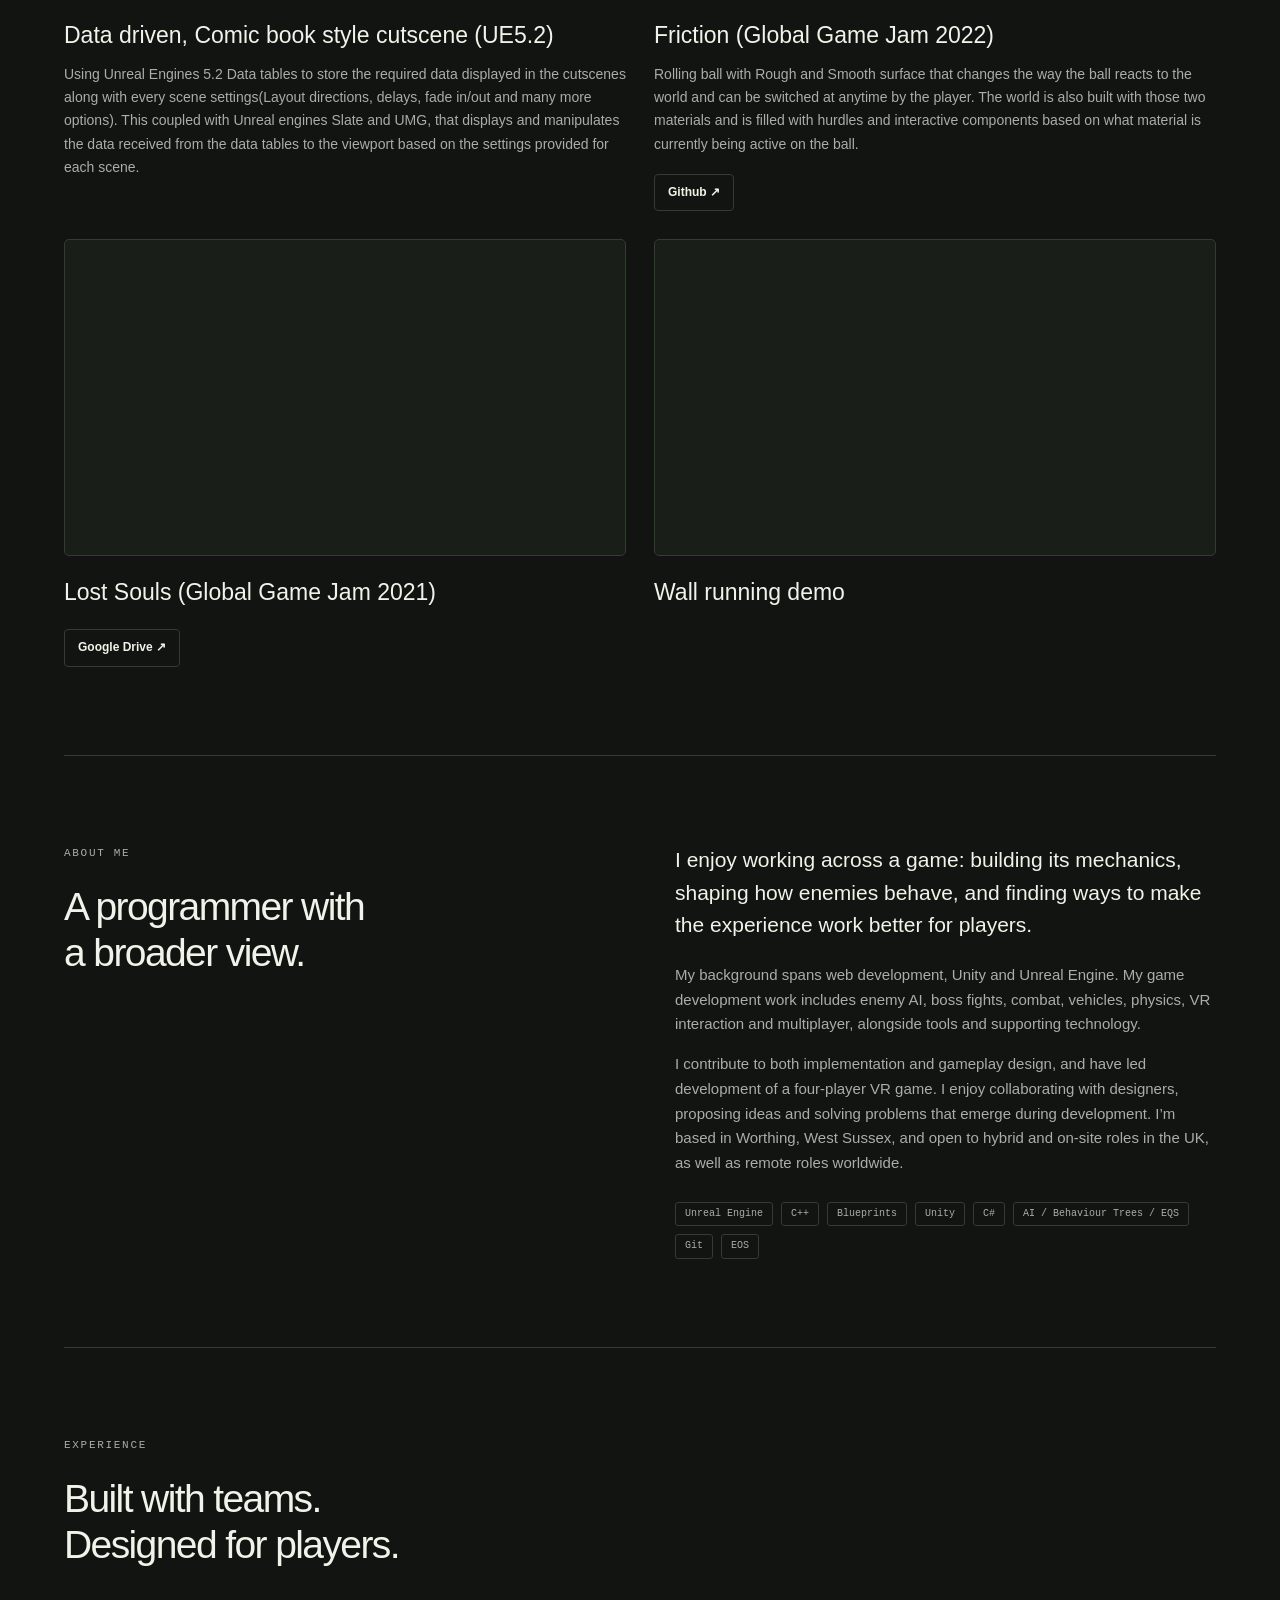
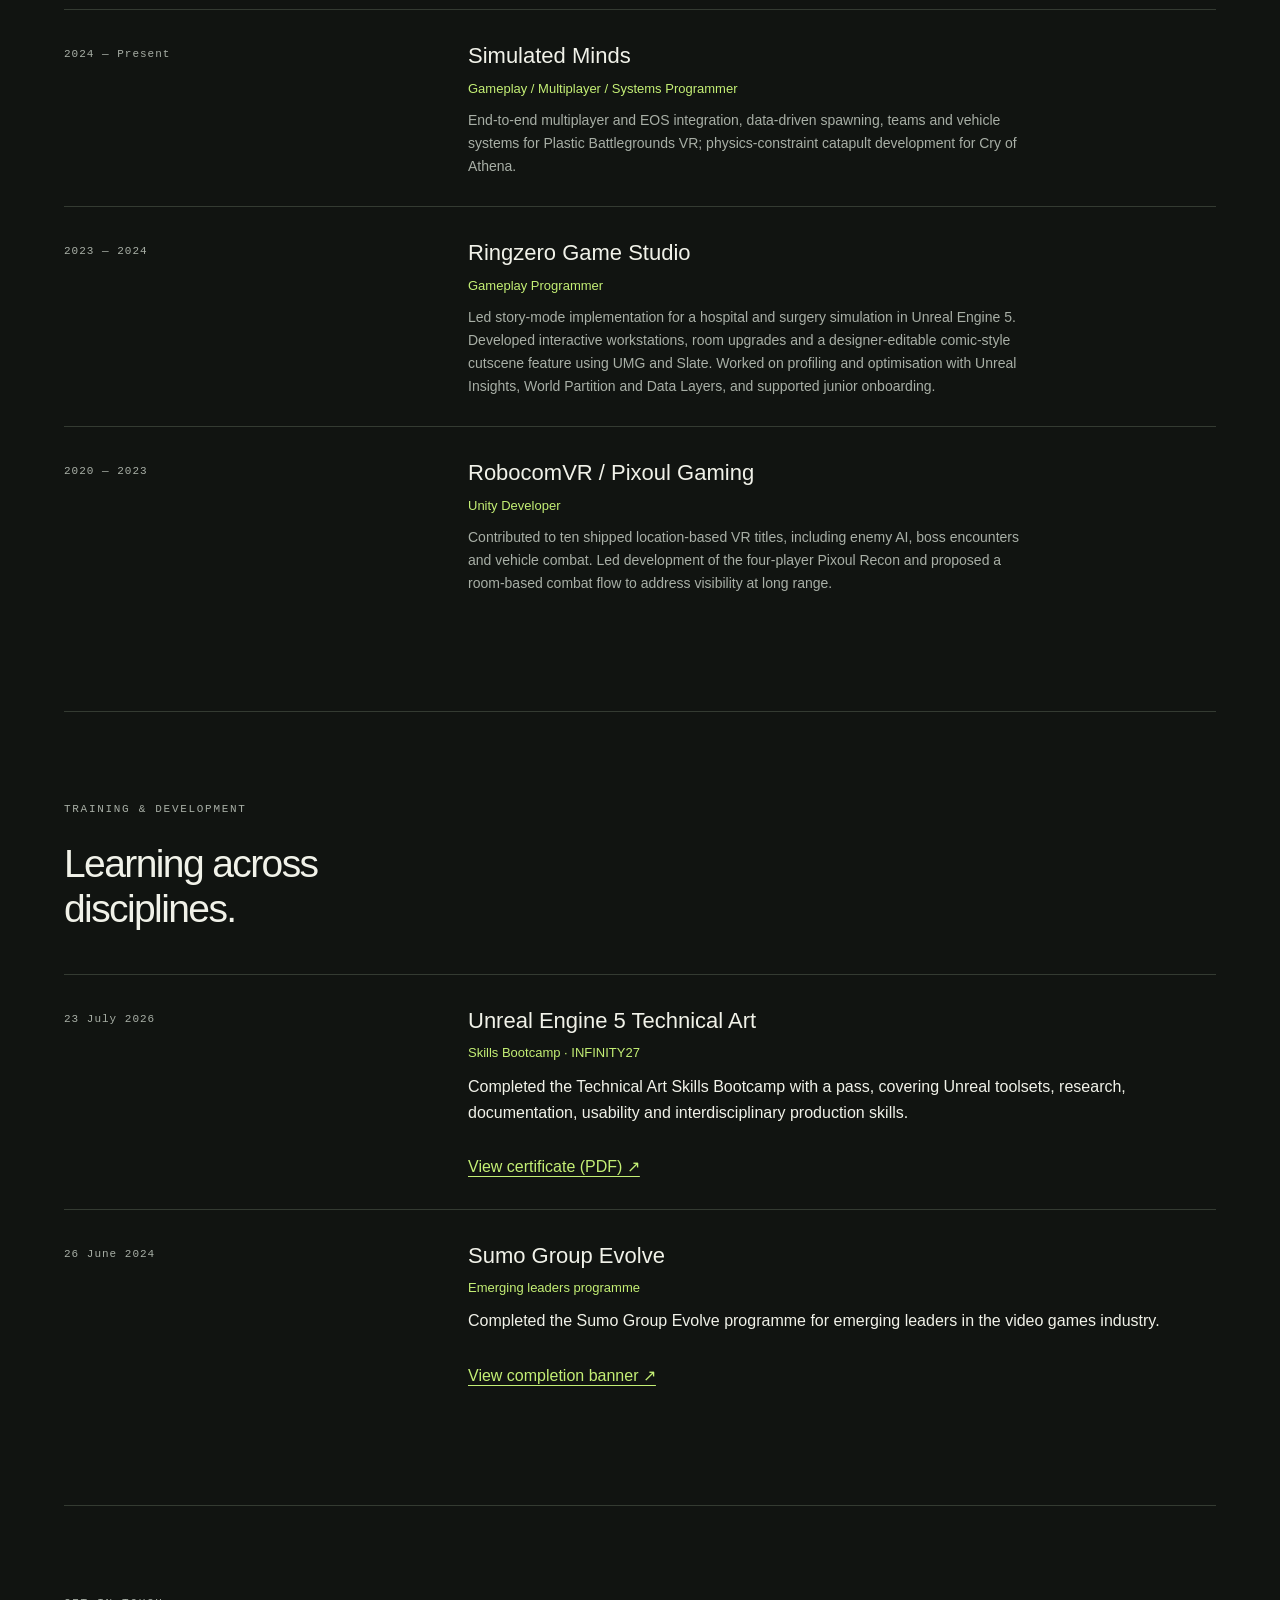
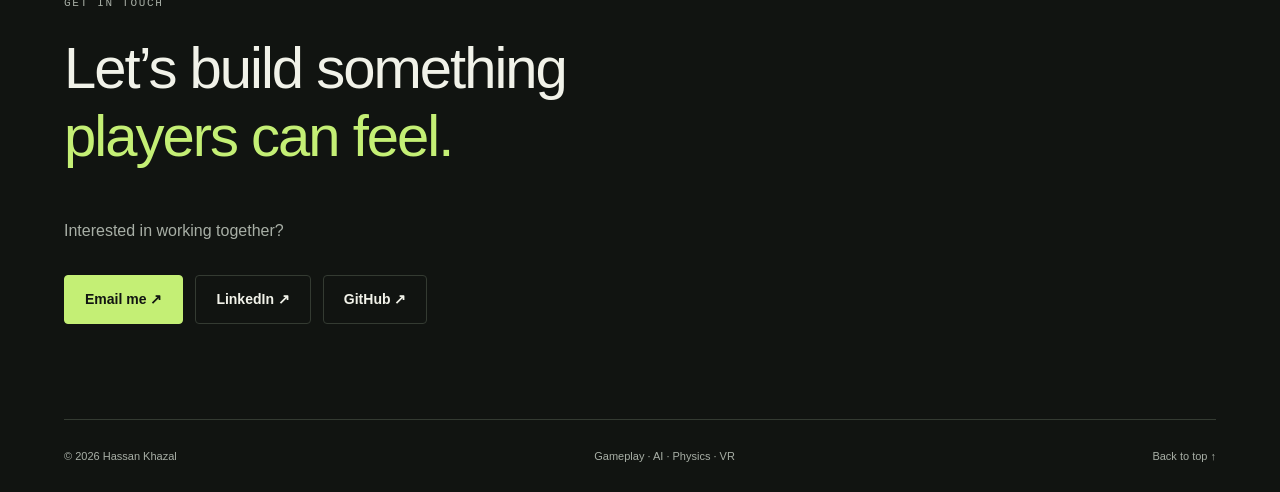
==== commit c5829a1c: "updated content and made articles dynamic" ====
--- a/index.html
+++ b/index.html
@@ -1,7 +1,184 @@
-<!doctype html><html lang="en"><head><meta charset="utf-8"><meta name="viewport" content="width=device-width,initial-scale=1"><title>Gameplay Programmer | Hassan Khazal</title><meta name="description" content="Hassan Khazal — gameplay programmer working across Unreal Engine and Unity, with experience in AI, combat, physics, vehicles, VR and multiplayer."><meta name="theme-color" content="#111411"><meta property="og:title" content="Gameplay Programmer | Hassan Khazal"><meta property="og:description" content="Hassan Khazal — gameplay programmer working across Unreal Engine and Unity, with experience in AI, combat, physics, vehicles, VR and multiplayer."><meta property="og:type" content="website"><link rel="icon" href="assets/favicon.svg" type="image/svg+xml"><link rel="stylesheet" href="style.css"></head><body id="top" data-root=""><a class="skip" href="#main">Skip to content</a><header class="site-header"><a class="brand" href="index.html" aria-label="Hassan Khazal home">HK<span class="brand-dot">.</span></a><nav aria-label="Main navigation"><a href="index.html#work">Work</a><a href="index.html#about">About</a><a href="index.html#experience">Experience</a><a class="nav-contact" href="index.html#contact">Let’s talk <span aria-hidden="true">↗</span></a></nav></header><main id="main"><section class="hero"><div class="hero-copy"><p class="eyebrow"><span class="status-dot"></span> Gameplay programmer · Worthing, UK</p><h1>I bring gameplay<br><em>to life.</em></h1><p class="hero-description">I’m Hassan Khazal, a gameplay programmer working across Unreal Engine and Unity. From enemy AI and combat to physics, vehicles, VR and multiplayer, I turn game ideas into playable experiences.</p><div class="actions"><a class="button primary" href="#work">Explore my work <span aria-hidden="true">↘</span></a><a class="button quiet" data-contact="cv" hidden>Download CV ↗</a></div></div><aside class="hero-side" aria-label="Areas of focus"><span class="mono">// AREAS OF FOCUS</span><div><span class="focus-num">01</span><h2>Gameplay</h2><p>Combat, vehicles &amp; interaction</p></div><div><span class="focus-num">02</span><h2>AI &amp; Physics</h2><p>Enemies, encounters &amp; movement</p></div><div><span class="focus-num">03</span><h2>VR &amp; Multiplayer</h2><p>Immersive and shared experiences</p></div><span class="side-signature">C++ &nbsp; / &nbsp; BLUEPRINTS &nbsp; / &nbsp; UNITY</span></aside></section><div class="skill-strip"><span>Unreal Engine</span><span>C++ / Blueprints</span><span>AI &amp; Combat</span><span>Physics</span><span>VR &amp; Multiplayer</span></div><section id="work" class="section"><div class="section-heading"><div><p class="eyebrow">Selected projects</p><h2>Games I’ve helped<br>bring to life.</h2></div><p>Selected games, gameplay features<br>and personal projects.</p></div><div class="project-grid"><article class="project-card"><a class="art-link" href="projects/plastic-battlegrounds.html" aria-label="Read about Plastic Battlegrounds VR"><div class="project-art lime" data-poster="plastic-battlegrounds"><div class="art-grid" aria-hidden="true"></div><span class="art-index" aria-hidden="true">HK / PLASTIC-BATTLEGROUNDS</span><div class="art-symbol" aria-hidden="true">◇</div><span class="art-label">Unreal Engine 4.27</span><span class="art-note">Project artwork · footage to add</span></div></a><div class="card-body"><p class="eyebrow">01 / Professional work</p><h3><a href="projects/plastic-battlegrounds.html">Plastic Battlegrounds VR <span aria-hidden="true">↗</span></a></h3><p>VR gameplay development spanning multiplayer, vehicles, spawning, player progression, teams and online services.</p><div class="tags"><span>VR</span><span>Multiplayer</span><span>C++</span></div></div></article><article class="project-card"><a class="art-link" href="projects/pixoul.html" aria-label="Read about Pixoul Planet / RobocomVR"><div class="project-art purple" data-poster="pixoul"><div class="art-grid" aria-hidden="true"></div><span class="art-index" aria-hidden="true">HK / PIXOUL</span><div class="art-symbol" aria-hidden="true">⊞</div><span class="art-label">Unity</span><span class="art-note">Project artwork · footage to add</span></div></a><div class="card-body"><p class="eyebrow">02 / Professional work · 2020–2023</p><h3><a href="projects/pixoul.html">Pixoul Planet / RobocomVR <span aria-hidden="true">↗</span></a></h3><p>Enemy AI, a multi-stage train boss and vehicle combat, plus development leadership and encounter redesign on Pixoul Recon.</p><div class="tags"><span>AI & combat</span><span>VR</span><span>Development leadership</span></div></div></article><article class="project-card"><a class="art-link" href="projects/minimap-plugin.html" aria-label="Read about HK Diegetic Dynamic Map"><div class="project-art blue" data-poster="minimap-plugin"><div class="art-grid" aria-hidden="true"></div><span class="art-index" aria-hidden="true">HK / MINIMAP-PLUGIN</span><div class="art-symbol" aria-hidden="true">◎</div><span class="art-label">Unreal Engine · C++</span><span class="art-note">Project artwork · footage to add</span></div></a><div class="card-body"><p class="eyebrow">03 / Personal plugin · Coming soon to Fab</p><h3><a href="projects/minimap-plugin.html">HK Diegetic Dynamic Map <span aria-hidden="true">↗</span></a></h3><p>A reusable minimap plugin bringing scene capture, points of interest and spline routes into a world-space display.</p><div class="tags"><span>C++ plugin</span><span>UI</span><span>Tools</span></div></div></article><article class="project-card"><a class="art-link" href="projects/cry-of-athena.html" aria-label="Read about Cry of Athena"><div class="project-art orange" data-poster="cry-of-athena"><div class="art-grid" aria-hidden="true"></div><span class="art-index" aria-hidden="true">HK / CRY-OF-ATHENA</span><div class="art-symbol" aria-hidden="true">⊞</div><span class="art-label">Unreal Engine</span><span class="art-note">Project artwork · footage to add</span></div></a><div class="card-body"><p class="eyebrow">04 / Professional work · Simulated Minds</p><h3><a href="projects/cry-of-athena.html">Cry of Athena <span aria-hidden="true">↗</span></a></h3><p>Enemy and vehicle AI, bullet interactions, save/load functionality and a physical catapult built with Unreal physics constraints.</p><div class="tags"><span>Physics constraints</span><span>Gameplay</span><span>Catapult</span></div></div></article><article class="project-card"><a class="art-link" href="projects/actor-pooling.html" aria-label="Read about C++ Actor Pooling Plugin"><div class="project-art blue" data-poster="actor-pooling"><div class="art-grid" aria-hidden="true"></div><span class="art-index" aria-hidden="true">HK / ACTOR-POOLING</span><div class="art-symbol" aria-hidden="true">⊞</div><span class="art-label">Unreal Engine · C++</span><span class="art-note">Project artwork · footage to add</span></div></a><div class="card-body"><p class="eyebrow">05 / Work in progress · Coming soon to Fab</p><h3><a href="projects/actor-pooling.html">C++ Actor Pooling Plugin <span aria-hidden="true">↗</span></a></h3><p>An actor pooling plugin with configurable pre-spawn counts. Replication is planned, with a Fab release coming soon.</p><div class="tags"><span>C++ plugin</span><span>Actor pooling</span><span>WIP</span></div></div></article></div></section><section id="game-jams" class="section"><div class="section-heading"><div><p class="eyebrow">Other Projects</p><h2>Small games.<br>New ideas.</h2></div></div><div class="jam-grid"><article class="jam-card" data-jam="0"><div class="jam-video"><span>Video coming soon</span></div><h3>Game jam project 1</h3><p data-jam-description hidden></p></article><article class="jam-card" data-jam="1"><div class="jam-video"><span>Video coming soon</span></div><h3>Game jam project 2</h3><p data-jam-description hidden></p></article><article class="jam-card" data-jam="2">
-  <div class="jam-video">
-    <span>Video coming soon</span>
-  </div>
-  <h3>Game jam project 3</h3>
-  <p data-jam-description hidden></p>
-</article></div></section><section id="about" class="section about"><div><p class="eyebrow">About me</p><h2>A programmer with<br>a broader view.</h2></div><div class="about-copy"><p class="lead">I enjoy working across a game: building its mechanics, shaping how enemies behave, and finding ways to make the experience work better for players.</p><p>My background spans web development, Unity and Unreal Engine. My game development work includes enemy AI, boss fights, combat, vehicles, physics, VR interaction and multiplayer, alongside tools and supporting technology.</p><p>I contribute to both implementation and gameplay design, and have led development of a four-player VR game. I enjoy collaborating with designers, proposing ideas and solving problems that emerge during development. I’m based in Worthing, West Sussex, and open to hybrid and on-site roles in the UK, as well as remote roles worldwide.</p><div class="tags"><span>Unreal Engine</span><span>C++</span><span>Blueprints</span><span>Unity</span><span>C#</span><span>AI / Behaviour Trees / EQS</span><span>Git</span><span>EOS</span></div></div></section><section id="experience" class="section"><p class="eyebrow">Experience</p><h2>Built with teams.<br>Designed for players.</h2><div class="timeline"><article><span class="mono">2024 — Present</span><div><h3>Simulated Minds</h3><p class="role">Gameplay / Multiplayer / Systems Programmer</p><p>End-to-end multiplayer and EOS integration, data-driven spawning, teams and vehicle systems for Plastic Battlegrounds VR; physics-constraint catapult development for Cry of Athena.</p></div></article><article><span class="mono">2023 — 2024</span><div><h3>Ringzero Game Studio</h3><p class="role">Gameplay Programmer</p><p>Led story-mode implementation for a hospital and surgery simulation in Unreal Engine 5. Developed interactive workstations, room upgrades and a designer-editable comic-style cutscene feature using UMG and Slate. Worked on profiling and optimisation with Unreal Insights, World Partition and Data Layers, and supported junior onboarding.</p></div></article><article><span class="mono">2020 — 2023</span><div><h3>RobocomVR / Pixoul Gaming</h3><p class="role">Unity Developer</p><p>Contributed to ten shipped location-based VR titles, including enemy AI, boss encounters and vehicle combat. Led development of the four-player Pixoul Recon and proposed a room-based combat flow to address visibility at long range.</p></div></article></div></section><section id="training" class="section"><p class="eyebrow">Training &amp; development</p><h2>Learning across<br>disciplines.</h2><div class="timeline"><article><span class="mono">23 July 2026</span><div><h3>Unreal Engine 5 Technical Art</h3><p class="role">Skills Bootcamp · INFINITY27</p><p>Completed the Technical Art Skills Bootcamp with a pass, covering Unreal toolsets, research, documentation, usability and interdisciplinary production skills.</p><a class="text-link" href="assets/Hassan-Khazal-Technical-Art-Certificate.pdf">View certificate (PDF) ↗</a></div></article><article><span class="mono">26 June 2024</span><div><h3>Sumo Group Evolve</h3><p class="role">Emerging leaders programme</p><p>Completed the Sumo Group Evolve programme for emerging leaders in the video games industry.</p><a class="text-link" href="assets/Sumo-Evolve-Completion.png">View completion banner ↗</a></div></article></div></section><section id="contact" class="section contact"><p class="eyebrow">Get in touch</p><h2>Let’s build something<br><em>players can feel.</em></h2><p>Interested in working together?</p><div class="actions"><a class="button primary" data-contact="email" hidden>Email me ↗</a><a class="button" data-contact="linkedin" hidden>LinkedIn ↗</a><a class="button" data-contact="github" hidden>GitHub ↗</a></div><p class="setup-note" data-contact-note>Contact links coming soon.</p><noscript><p>Enable JavaScript to show configured contact links.</p></noscript></section></main><footer><span>© <span data-year>2026</span> Hassan Khazal</span><span>Gameplay · AI · Physics · VR</span><a href="#top">Back to top ↑</a></footer><script src="config.js"></script><script src="script.js"></script></body></html>+<!doctype html>
+<html lang="en">
+
+<head>
+  <meta charset="utf-8">
+  <meta name="viewport" content="width=device-width,initial-scale=1">
+  <title>Gameplay Programmer | Hassan Khazal</title>
+  <meta name="description"
+    content="Hassan Khazal — gameplay programmer working across Unreal Engine and Unity, with experience in AI, combat, physics, vehicles, VR and multiplayer.">
+  <meta name="theme-color" content="#111411">
+  <meta property="og:title" content="Gameplay Programmer | Hassan Khazal">
+  <meta property="og:description"
+    content="Hassan Khazal — gameplay programmer working across Unreal Engine and Unity, with experience in AI, combat, physics, vehicles, VR and multiplayer.">
+  <meta property="og:type" content="website">
+  <link rel="icon" href="assets/favicon.svg" type="image/svg+xml">
+  <link rel="stylesheet" href="style.css">
+</head>
+
+<body id="top" data-root=""><a class="skip" href="#main">Skip to content</a>
+  <header class="site-header"><a class="brand" href="index.html" aria-label="Hassan Khazal home">HK<span
+        class="brand-dot">.</span></a>
+    <nav aria-label="Main navigation"><a href="index.html#work">Work</a><a href="index.html#about">About</a><a
+        href="index.html#experience">Experience</a><a class="nav-contact" href="index.html#contact">Let’s talk <span
+          aria-hidden="true">↗</span></a></nav>
+  </header>
+  <main id="main">
+    <section class="hero">
+      <div class="hero-copy">
+        <p class="eyebrow"><span class="status-dot"></span> Gameplay programmer · Worthing, UK</p>
+        <h1>I bring gameplay<br><em>to life.</em></h1>
+        <p class="hero-description">I’m Hassan Khazal, a gameplay programmer working across Unreal Engine and Unity.
+          From enemy AI and combat to physics, vehicles, VR and multiplayer, I turn game ideas into playable
+          experiences.</p>
+        <div class="actions"><a class="button primary" href="#work">Explore my work <span
+              aria-hidden="true">↘</span></a><a class="button quiet" data-contact="cv" hidden>Download CV ↗</a></div>
+      </div>
+      <aside class="hero-side" aria-label="Areas of focus"><span class="mono">// AREAS OF FOCUS</span>
+        <div><span class="focus-num">01</span>
+          <h2>Gameplay</h2>
+          <p>Combat, vehicles &amp; interaction</p>
+        </div>
+        <div><span class="focus-num">02</span>
+          <h2>AI &amp; Physics</h2>
+          <p>Enemies, encounters &amp; movement</p>
+        </div>
+        <div><span class="focus-num">03</span>
+          <h2>VR &amp; Multiplayer</h2>
+          <p>Immersive and shared experiences</p>
+        </div><span class="side-signature">C++ &nbsp; / &nbsp; BLUEPRINTS &nbsp; / &nbsp; UNITY</span>
+      </aside>
+    </section>
+    <div class="skill-strip"><span>Unreal Engine</span><span>C++ / Blueprints</span><span>AI &amp;
+        Combat</span><span>Physics</span><span>VR &amp; Multiplayer</span></div>
+    <section id="work" class="section">
+      <div class="section-heading">
+        <div>
+          <p class="eyebrow">Selected projects</p>
+          <h2>Games I’ve helped<br>bring to life.</h2>
+        </div>
+        <p>Selected games, gameplay features<br>and personal projects.</p>
+      </div>
+      <div class="project-grid"></div>
+    </section>
+    <section id="game-jams" class="section">
+      <div class="section-heading">
+        <div>
+          <p class="eyebrow">Other Projects</p>
+          <h2>Small games.<br>New ideas.</h2>
+        </div>
+      </div>
+      <div class="jam-grid">
+        <article class="jam-card" data-jam="0">
+          <div class="jam-video"><span>Video coming soon</span></div>
+          <h3>Game jam project 1</h3>
+          <p data-jam-description hidden></p>
+        </article>
+        <article class="jam-card" data-jam="1">
+          <div class="jam-video"><span>Video coming soon</span></div>
+          <h3>Game jam project 2</h3>
+          <p data-jam-description hidden></p>
+        </article>
+        <article class="jam-card" data-jam="2">
+          <div class="jam-video">
+            <span>Video coming soon</span>
+          </div>
+          <h3>Game jam project 3</h3>
+          <p data-jam-description hidden></p>
+        </article>
+      </div>
+    </section>
+    <section id="about" class="section about">
+      <div>
+        <p class="eyebrow">About me</p>
+        <h2>A programmer with<br>a broader view.</h2>
+      </div>
+      <div class="about-copy">
+        <p class="lead">I enjoy working across a game: building its mechanics, shaping how enemies behave, and finding
+          ways to make the experience work better for players.</p>
+        <p>My background spans web development, Unity and Unreal Engine. My game development work includes enemy AI,
+          boss fights, combat, vehicles, physics, VR interaction and multiplayer, alongside tools and supporting
+          technology.</p>
+        <p>I contribute to both implementation and gameplay design, and have led development of a four-player VR game. I
+          enjoy collaborating with designers, proposing ideas and solving problems that emerge during development. I’m
+          based in Worthing, West Sussex, and open to hybrid and on-site roles in the UK, as well as remote roles
+          worldwide.</p>
+        <div class="tags"><span>Unreal
+            Engine</span><span>C++</span><span>Blueprints</span><span>Unity</span><span>C#</span><span>AI / Behaviour
+            Trees / EQS</span><span>Git</span><span>EOS</span></div>
+      </div>
+    </section>
+    <section id="experience" class="section">
+      <p class="eyebrow">Experience</p>
+      <h2>Built with teams.<br>Designed for players.</h2>
+      <div class="timeline">
+        <article><span class="mono">2024 — Present</span>
+          <div>
+            <h3>Simulated Minds</h3>
+            <p class="role">Gameplay / Multiplayer / Systems Programmer</p>
+            <p>End-to-end multiplayer and EOS integration, data-driven spawning, teams and vehicle systems for Plastic
+              Battlegrounds VR; physics-constraint catapult development for Cry of Athena.</p>
+          </div>
+        </article>
+        <article><span class="mono">2023 — 2024</span>
+          <div>
+            <h3>Ringzero Game Studio</h3>
+            <p class="role">Gameplay Programmer</p>
+            <p>Led story-mode implementation for a hospital and surgery simulation in Unreal Engine 5. Developed
+              interactive workstations, room upgrades and a designer-editable comic-style cutscene feature using UMG and
+              Slate. Worked on profiling and optimisation with Unreal Insights, World Partition and Data Layers, and
+              supported junior onboarding.</p>
+          </div>
+        </article>
+        <article><span class="mono">2020 — 2023</span>
+          <div>
+            <h3>RobocomVR / Pixoul Gaming</h3>
+            <p class="role">Unity Developer</p>
+            <p>Contributed to ten shipped location-based VR titles, including enemy AI, boss encounters and vehicle
+              combat. Led development of the four-player Pixoul Recon and proposed a room-based combat flow to address
+              visibility at long range.</p>
+          </div>
+        </article>
+      </div>
+    </section>
+    <section id="training" class="section">
+      <p class="eyebrow">Training &amp; development</p>
+      <h2>Learning across<br>disciplines.</h2>
+      <div class="timeline">
+        <article><span class="mono">23 July 2026</span>
+          <div>
+            <h3>Unreal Engine 5 Technical Art</h3>
+            <p class="role">Skills Bootcamp · INFINITY27</p>
+            <p>Completed the Technical Art Skills Bootcamp with a pass, covering Unreal toolsets, research,
+              documentation, usability and interdisciplinary production skills.</p><a class="text-link"
+              href="assets/Hassan-Khazal-Technical-Art-Certificate.pdf">View certificate (PDF) ↗</a>
+          </div>
+        </article>
+        <article><span class="mono">26 June 2024</span>
+          <div>
+            <h3>Sumo Group Evolve</h3>
+            <p class="role">Emerging leaders programme</p>
+            <p>Completed the Sumo Group Evolve programme for emerging leaders in the video games industry.</p><a
+              class="text-link" href="assets/Sumo-Evolve-Completion.png">View completion banner ↗</a>
+          </div>
+        </article>
+      </div>
+    </section>
+    <section id="contact" class="section contact">
+      <p class="eyebrow">Get in touch</p>
+      <h2>Let’s build something<br><em>players can feel.</em></h2>
+      <p>Interested in working together?</p>
+      <div class="actions"><a class="button primary" data-contact="email" hidden>Email me ↗</a><a class="button"
+          data-contact="linkedin" hidden>LinkedIn ↗</a><a class="button" data-contact="github" hidden>GitHub ↗</a></div>
+      <p class="setup-note" data-contact-note>Contact links coming soon.</p><noscript>
+        <p>Enable JavaScript to show configured contact links.</p>
+      </noscript>
+    </section>
+  </main>
+  <footer><span>© <span data-year>2026</span> Hassan Khazal</span><span>Gameplay · AI · Physics · VR</span><a
+      href="#top">Back to top ↑</a></footer>
+  <script src="config.js"></script>
+  <script src="script.js"></script>
+</body>
+
+</html>
